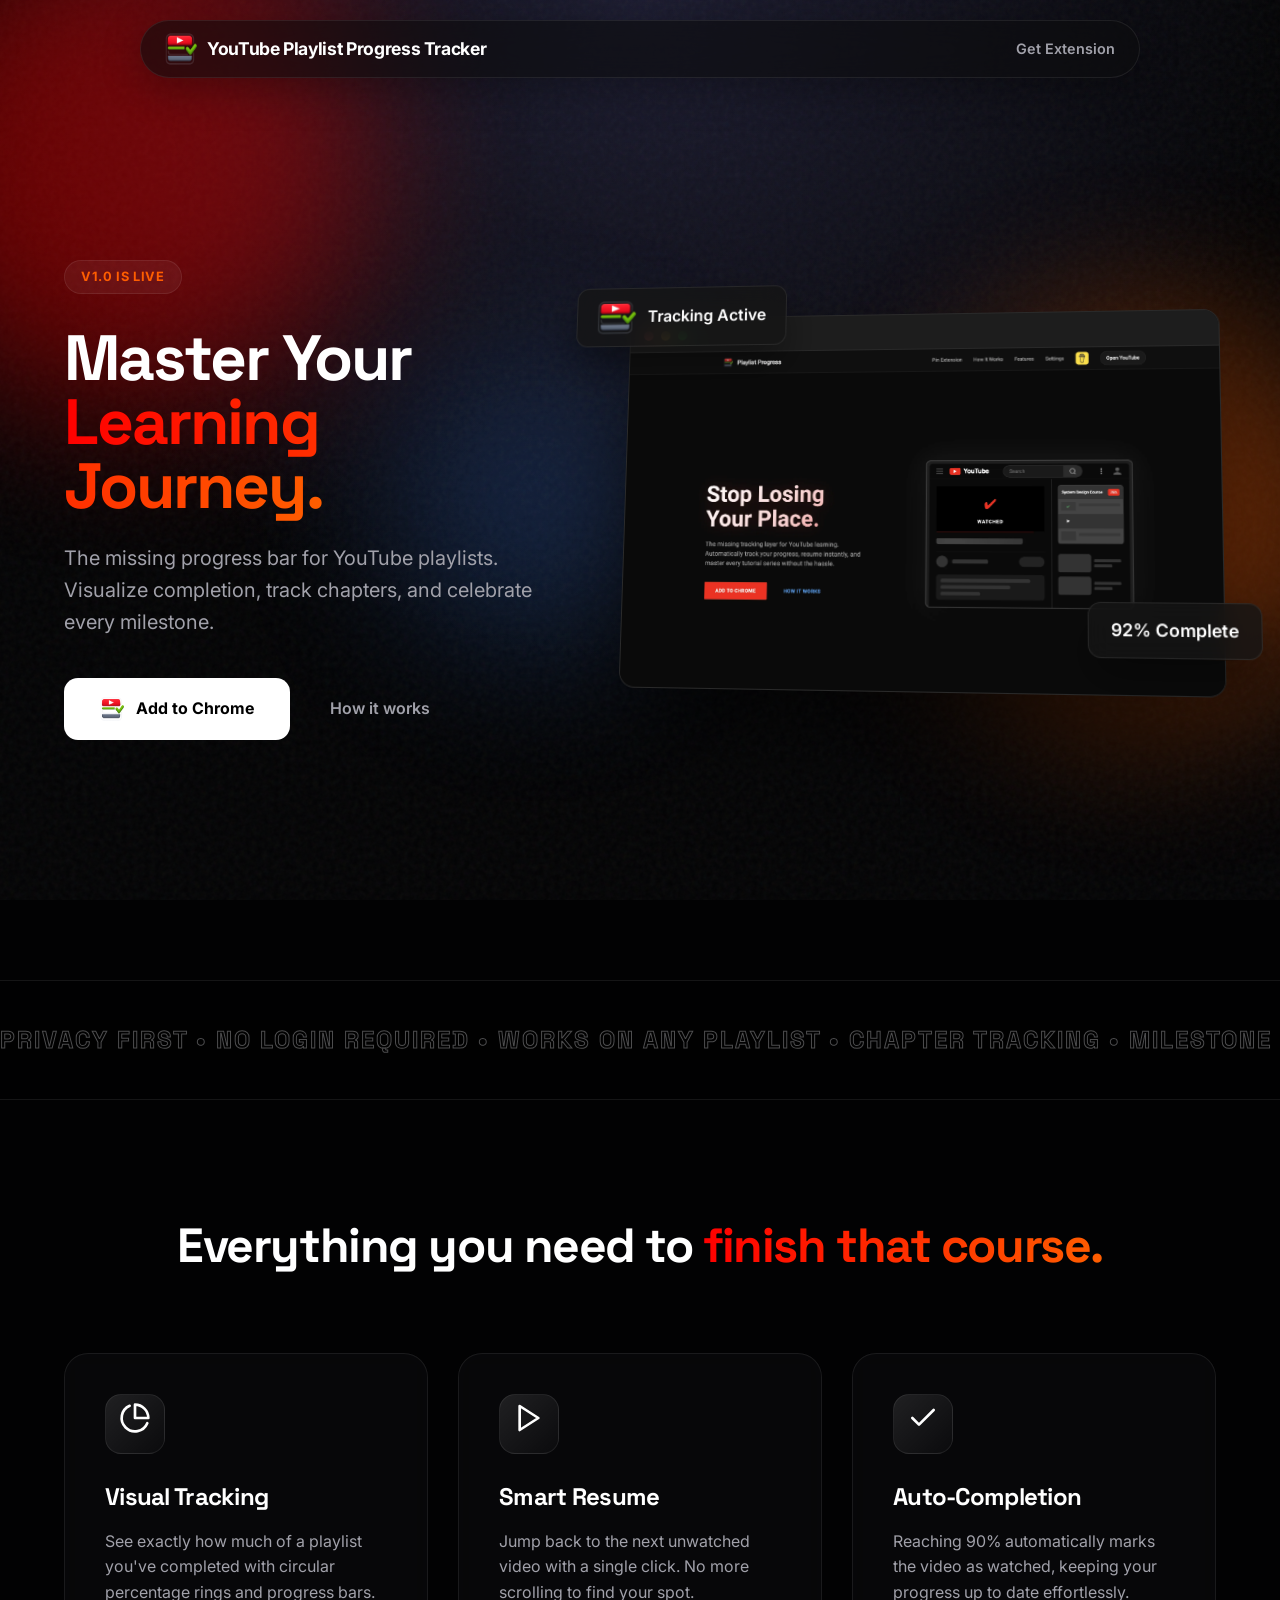
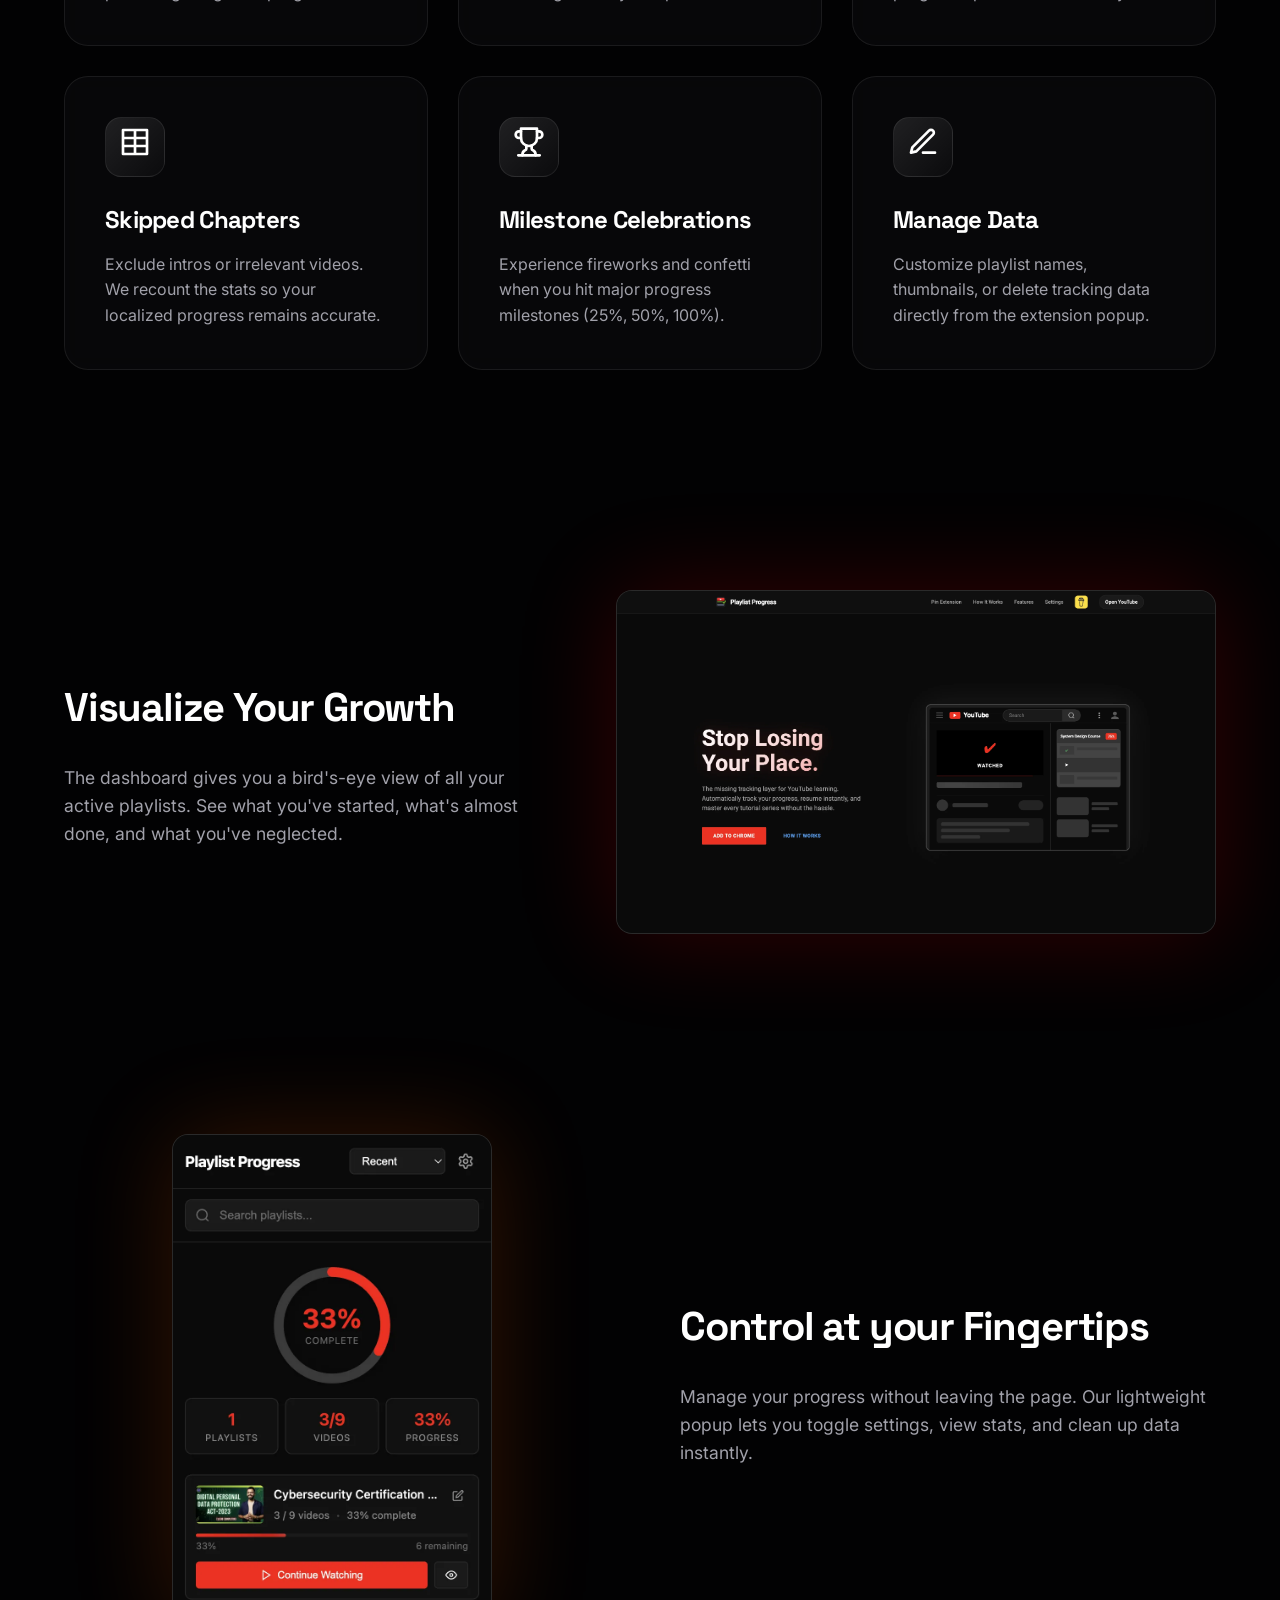
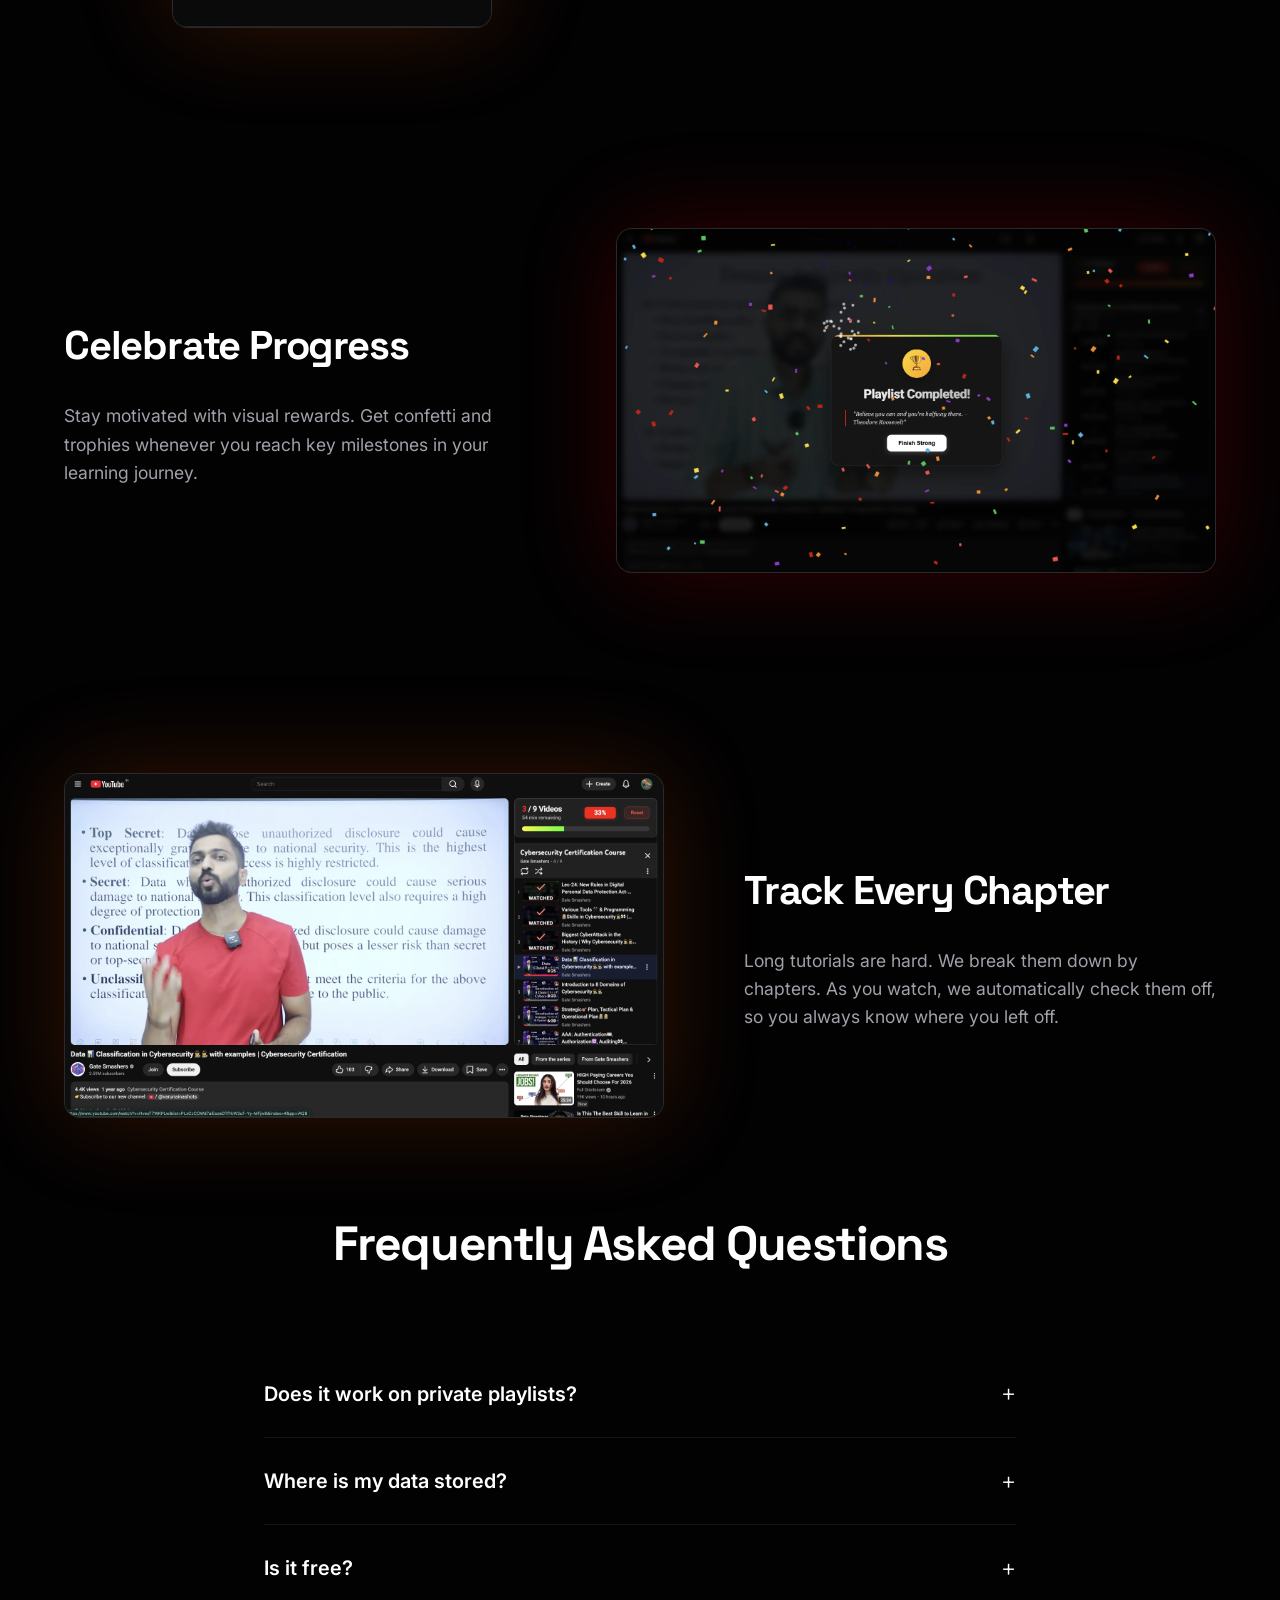
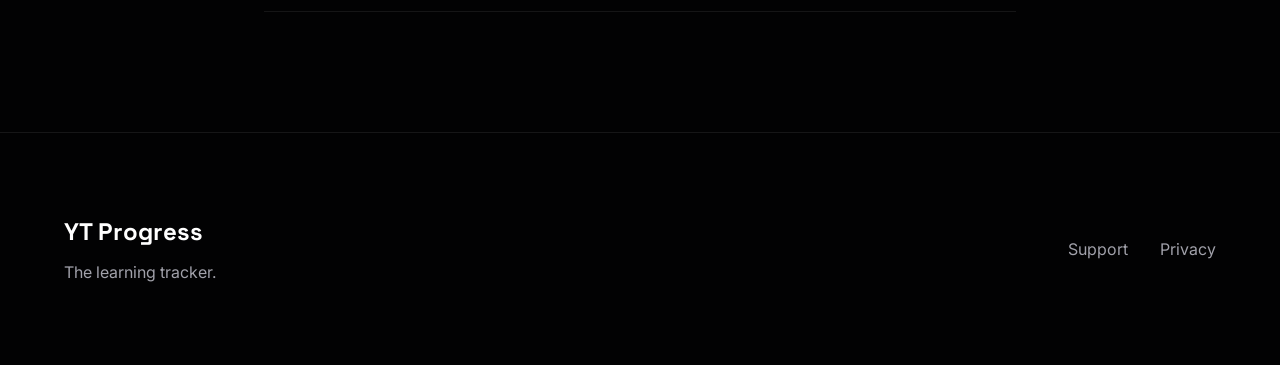
==== index.html @ 7244c9dd "Initial website commit" ====
<!DOCTYPE html>
<html lang="en">

<head>
    <meta charset="UTF-8">
    <meta name="viewport" content="width=device-width, initial-scale=1.0">
    <title>YouTube Playlist Progress Tracker</title>
    <meta name="description"
        content="Automatically track video playlist progress, mark skipped chapters, and celebrate milestones on any YouTube playlist.">

    <!-- Design System -->
    <link rel="preconnect" href="https://fonts.googleapis.com">
    <link rel="preconnect" href="https://fonts.gstatic.com" crossorigin>
    <link
        href="https://fonts.googleapis.com/css2?family=Inter:wght@400;500;600&family=Space+Grotesk:wght@700;800&display=swap"
        rel="stylesheet">
    <link rel="stylesheet" href="css/style.css">
    <link rel="icon" type="image/webp" href="assets/icons/logo.webp">

    <!-- Open Graph -->
    <meta property="og:title" content="YouTube Playlist Progress Tracker">
    <meta property="og:description"
        content="The ultimate dashboard for your YouTube learning. Manage courses, track milestones, and visualize your growth.">
    <meta property="og:image" content="assets/screenshots/welcome.webp">
    <meta property="og:url" content="https://rishabhrai280.github.io/youtube-progress-extension/">
</head>

<body>

    <div class="blob-container">
        <div class="blob blob-1"></div>
        <div class="blob blob-2"></div>
        <div class="blob blob-3"></div>
    </div>

    <!-- Navigation -->
    <nav class="glass-nav">
        <div class="nav-content">
            <div class="logo">
                <img src="assets/icons/logo.webp" alt="Logo" width="32" height="32">
                <span>YouTube Playlist Progress Tracker</span>
            </div>
            <a href="https://chromewebstore.google.com/detail/youtube-playlist-progres/hchbgmpjleidbkbffpoocgpcalpifcnl"
                target="_blank" class="nav-btn">Get Extension</a>
        </div>
    </nav>

    <div class="container hero">
        <div class="hero-content">
            <div class="version-badge">v1.0 is live</div>

            <h1 class="hero-title">
                Master Your <br>
                <span class="text-gradient">Learning Journey.</span>
            </h1>

            <p class="hero-subtitle">
                The missing progress bar for YouTube playlists. Visualize completion, track chapters, and celebrate
                every milestone.
            </p>

            <div class="hero-actions">
                <a href="https://chromewebstore.google.com/detail/youtube-playlist-progres/hchbgmpjleidbkbffpoocgpcalpifcnl"
                    target="_blank" class="btn-primary">
                    <img src="assets/icons/logo.webp" width="24" height="24" alt="Icon">
                    Add to Chrome
                </a>
                <a href="#how-it-works" class="btn-secondary">How it works</a>
            </div>
        </div>

        <div class="hero-visual-wrapper">
            <div class="hero-visual" data-tilt>
                <div class="browser-mockup">
                    <div class="browser-header">
                        <div class="dots">
                            <div class="dot red"></div>
                            <div class="dot yellow"></div>
                            <div class="dot green"></div>
                        </div>
                    </div>
                    <img src="assets/screenshots/welcome.webp" alt="Dashboard Screenshot"
                        style="width: 100%; display: block;">
                </div>

                <!-- Floating Widgets (Parallax) -->
                <div class="floating-widget widget-1" data-speed="2">
                    <img src="assets/icons/logo.webp" width="40" alt="Icon">
                    <span>Tracking Active</span>
                </div>

                <div class="floating-widget widget-2" data-speed="3">
                    <span>92% Complete</span>
                </div>
            </div>
        </div>
    </div>

    <!-- Infinite Marquee -->
    <div class="marquee-container">
        <div class="marquee-content">
            <span>Privacy First</span> • <span>No Login Required</span> • <span>Works on Any Playlist</span> •
            <span>Chapter Tracking</span> • <span>Milestone Celebrations</span> • <span>Export Data</span> •
            <span>Privacy First</span> • <span>No Login Required</span> • <span>Works on Any Playlist</span> •
            <span>Chapter Tracking</span> • <span>Milestone Celebrations</span> • <span>Export Data</span>
        </div>
    </div>

    <!-- Features -->
    <div class="container features" id="how-it-works">
        <h2 class="section-title">Everything you need to <span class="text-gradient">finish that course.</span></h2>

        <div class="grid" style="grid-template-columns: repeat(auto-fit, minmax(300px, 1fr));">
            <!-- Feature 1 -->
            <div class="card scroll-reveal">
                <div class="card-icon-wrapper">
                    <div class="card-icon">
                        <svg xmlns="http://www.w3.org/2000/svg" width="32" height="32" viewBox="0 0 24 24" fill="none"
                            stroke="currentColor" stroke-width="2" stroke-linecap="round" stroke-linejoin="round">
                            <path d="M21.21 15.89A10 10 0 1 1 8 2.83"></path>
                            <path d="M22 12A10 10 0 0 0 12 2v10z"></path>
                        </svg>
                    </div>
                </div>
                <h3>Visual Tracking</h3>
                <p>See exactly how much of a playlist you've completed with circular percentage rings and progress bars.
                </p>
            </div>

            <!-- Feature 2 -->
            <div class="card scroll-reveal" style="transition-delay: 0.1s;">
                <div class="card-icon-wrapper">
                    <div class="card-icon">
                        <svg xmlns="http://www.w3.org/2000/svg" width="32" height="32" viewBox="0 0 24 24" fill="none"
                            stroke="currentColor" stroke-width="2" stroke-linecap="round" stroke-linejoin="round">
                            <polygon points="5 3 19 12 5 21 5 3"></polygon>
                        </svg>
                    </div>
                </div>
                <h3>Smart Resume</h3>
                <p>Jump back to the next unwatched video with a single click. No more scrolling to find your spot.</p>
            </div>

            <!-- Feature 3 -->
            <div class="card scroll-reveal" style="transition-delay: 0.2s;">
                <div class="card-icon-wrapper">
                    <div class="card-icon">
                        <svg xmlns="http://www.w3.org/2000/svg" width="32" height="32" viewBox="0 0 24 24" fill="none"
                            stroke="currentColor" stroke-width="2" stroke-linecap="round" stroke-linejoin="round">
                            <polyline points="20 6 9 17 4 12"></polyline>
                        </svg>
                    </div>
                </div>
                <h3>Auto-Completion</h3>
                <p>Reaching 90% automatically marks the video as watched, keeping your progress up to date effortlessly.
                </p>
            </div>

            <!-- Feature 4 -->
            <div class="card scroll-reveal" style="transition-delay: 0.3s;">
                <div class="card-icon-wrapper">
                    <div class="card-icon">
                        <svg xmlns="http://www.w3.org/2000/svg" width="32" height="32" viewBox="0 0 24 24" fill="none"
                            stroke="currentColor" stroke-width="2" stroke-linecap="round" stroke-linejoin="round">
                            <path d="M3 3h18v18H3zM21 9H3M21 15H3M12 3v18" />
                        </svg>
                    </div>
                </div>
                <h3>Skipped Chapters</h3>
                <p>Exclude intros or irrelevant videos. We recount the stats so your localized progress remains
                    accurate.</p>
            </div>

            <!-- Feature 5 -->
            <div class="card scroll-reveal" style="transition-delay: 0.4s;">
                <div class="card-icon-wrapper">
                    <div class="card-icon">
                        <svg xmlns="http://www.w3.org/2000/svg" width="32" height="32" viewBox="0 0 24 24" fill="none"
                            stroke="currentColor" stroke-width="2" stroke-linecap="round" stroke-linejoin="round">
                            <path d="M6 9H4.5a2.5 2.5 0 0 1 0-5H6"></path>
                            <path d="M18 9h1.5a2.5 2.5 0 0 0 0-5H18"></path>
                            <path d="M4 22h16"></path>
                            <path d="M10 14.66V17c0 .55-.47.98-.97 1.21C7.85 18.75 7 20.24 7 22"></path>
                            <path d="M14 14.66V17c0 .55.47.98.97 1.21C16.15 18.75 17 20.24 17 22"></path>
                            <path d="M18 2H6v7a6 6 0 0 0 12 0V2z"></path>
                        </svg>
                    </div>
                </div>
                <h3>Milestone Celebrations</h3>
                <p>Experience fireworks and confetti when you hit major progress milestones (25%, 50%, 100%).</p>
            </div>

            <!-- Feature 6 -->
            <div class="card scroll-reveal" style="transition-delay: 0.5s;">
                <div class="card-icon-wrapper">
                    <div class="card-icon">
                        <svg xmlns="http://www.w3.org/2000/svg" width="32" height="32" viewBox="0 0 24 24" fill="none"
                            stroke="currentColor" stroke-width="2" stroke-linecap="round" stroke-linejoin="round">
                            <path d="M12 20h9"></path>
                            <path d="M16.5 3.5a2.121 2.121 0 0 1 3 3L7 19l-4 1 1-4L16.5 3.5z"></path>
                        </svg>
                    </div>
                </div>
                <h3>Manage Data</h3>
                <p>Customize playlist names, thumbnails, or delete tracking data directly from the extension popup.</p>
            </div>
        </div>
    </div>

    <!-- Alternating Sections -->
    <div class="section-alt">
        <div class="container split-layout">
            <div class="split-text scroll-reveal-left">
                <h2>Visualize Your Growth</h2>
                <p>The dashboard gives you a bird's-eye view of all your active playlists. See what you've started,
                    what's almost done, and what you've neglected.</p>
            </div>
            <div class="split-image scroll-reveal-right">
                <div class="browser-mockup glow-red">
                    <img src="assets/screenshots/welcome.webp" alt="Dashboard" style="width: 100%; display: block;">
                </div>
            </div>
        </div>
    </div>

    <div class="section-alt">
        <div class="container split-layout reverse">
            <div class="split-text scroll-reveal-right">
                <h2>Control at your Fingertips</h2>
                <p>Manage your progress without leaving the page. Our lightweight popup lets you toggle settings, view
                    stats, and clean up data instantly.</p>
            </div>
            <div class="split-image scroll-reveal-left">
                <div class="mobile-mockup glow-orange">
                    <img src="assets/screenshots/popup.webp" alt="Extension Popup interface"
                        style="width: 100%; display: block;">
                </div>
            </div>
        </div>
    </div>

    <div class="section-alt">
        <div class="container split-layout">
            <div class="split-text scroll-reveal-left">
                <h2>Celebrate Progress</h2>
                <p>Stay motivated with visual rewards. Get confetti and trophies whenever you reach key milestones in
                    your learning journey.</p>
            </div>
            <div class="split-image scroll-reveal-right">
                <div class="browser-mockup glow-red">
                    <img src="assets/screenshots/completion.webp" alt="Milestone Celebration"
                        style="width: 100%; display: block;">
                </div>
            </div>
        </div>
    </div>

    <div class="section-alt">
        <div class="container split-layout reverse">
            <div class="split-text scroll-reveal-right">
                <h2>Track Every Chapter</h2>
                <p>Long tutorials are hard. We break them down by chapters. As you watch, we automatically check them
                    off, so you always know where you left off.</p>
            </div>
            <div class="split-image scroll-reveal-left">
                <div class="browser-mockup glow-orange">
                    <img src="assets/screenshots/inject.webp" alt="Injection" style="width: 100%; display: block;">
                </div>
            </div>
        </div>
    </div>

    <!-- FAQ -->
    <div class="container faq-section">
        <h2 class="section-title">Frequently Asked Questions</h2>
        <div class="faq-container">
            <div class="faq-item">
                <div class="faq-question">Does it work on private playlists? <span class="toggle">+</span></div>
                <div class="faq-answer">Yes! Since the extension runs locally on your browser, it can read any playlist
                    you have access to, including private and unlisted ones.</div>
            </div>
            <div class="faq-item">
                <div class="faq-question">Where is my data stored? <span class="toggle">+</span></div>
                <div class="faq-answer">100% on your device. We use Chrome's local storage sync. We do not have any
                    database of your viewing history.</div>
            </div>
            <div class="faq-item">
                <div class="faq-question">Is it free? <span class="toggle">+</span></div>
                <div class="faq-answer">Yes, the core features are completely free.</div>
            </div>
        </div>
    </div>

    <!-- Footer -->
    <footer>
        <div class="container footer-content">
            <div class="footer-brand">
                <span>YT Progress</span>
                <p>The learning tracker.</p>
            </div>
            <div class="footer-links">
                <a href="support.html">Support</a>
                <a href="privacy.html">Privacy</a>
            </div>
        </div>
    </footer>

    <script src="js/main.js"></script>
</body>

</html>
---- css/style.css ----
:root {
    /* Color Palette */
    --bg-page: #020203;
    --bg-tile-dark: #0c0c0e;
    --text-main: #ffffff;
    --text-sub: #a1a1aa;
    --accent-red: #ff0000;
    --accent-orange: #ff5e00;
    --border-light: rgba(255, 255, 255, 0.08);
    --border-glow: rgba(255, 255, 255, 0.15);
    --noise: url('data:image/svg+xml;utf8,<svg viewBox="0 0 200 200" xmlns="http://www.w3.org/2000/svg"><filter id="n"><feTurbulence type="fractalNoise" baseFrequency="0.8" numOctaves="4" stitchTiles="stitch"/></filter><rect width="100%" height="100%" filter="url(%23n)" opacity="0.05"/></svg>');
}

* {
    box-sizing: border-box;
    margin: 0;
    padding: 0;
}

body {
    background-color: var(--bg-page);
    background-image: var(--noise), radial-gradient(circle at 50% 0%, #1a1a2e 0%, #020203 60%);
    background-attachment: fixed;
    font-family: 'Inter', sans-serif;
    color: var(--text-main);
    overflow-x: hidden;
    line-height: 1.6;
    -webkit-font-smoothing: antialiased;
}

h1,
h2,
h3 {
    font-family: 'Space Grotesk', sans-serif;
    font-weight: 800;
    letter-spacing: -0.03em;
}

/* Background Blobs */
.blob-container {
    position: fixed;
    inset: 0;
    z-index: -1;
    overflow: hidden;
    pointer-events: none;
}

.blob {
    position: absolute;
    filter: blur(80px);
    opacity: 0.4;
    border-radius: 50%;
    animation: float 20s infinite ease-in-out;
}

.blob-1 {
    width: 500px;
    height: 500px;
    background: #ff0000;
    top: -10%;
    left: -10%;
    animation-delay: 0s;
}

.blob-2 {
    width: 400px;
    height: 400px;
    background: #ff5e00;
    bottom: 20%;
    right: -5%;
    animation-delay: -5s;
}

.blob-3 {
    width: 300px;
    height: 300px;
    background: #3b82f6;
    top: 40%;
    left: 30%;
    opacity: 0.2;
    animation-delay: -10s;
}

@keyframes float {

    0%,
    100% {
        transform: translate(0, 0) scale(1);
    }

    33% {
        transform: translate(30px, -50px) scale(1.1);
    }

    66% {
        transform: translate(-20px, 20px) scale(0.9);
    }
}

/* Navigation */
.glass-nav {
    position: fixed;
    top: 20px;
    left: 50%;
    transform: translateX(-50%);
    width: 90%;
    max-width: 1000px;
    padding: 12px 24px;
    background: rgba(12, 12, 14, 0.6);
    backdrop-filter: blur(24px);
    border: 1px solid var(--border-light);
    border-radius: 100px;
    z-index: 1000;
    box-shadow: 0 10px 40px rgba(0, 0, 0, 0.3);
}

.nav-content {
    display: flex;
    justify-content: space-between;
    align-items: center;
}

.logo {
    display: flex;
    align-items: center;
    gap: 10px;
    font-weight: 700;
    font-size: 1.1rem;
    letter-spacing: -0.02em;
}

.nav-btn {
    font-size: 0.9rem;
    font-weight: 600;
    color: var(--text-sub);
    text-decoration: none;
    transition: color 0.2s;
}

.nav-btn:hover {
    color: white;
}

.container {
    max-width: 1200px;
    margin: 0 auto;
    padding: 0 24px;
}

/* Hero */
.hero {
    min-height: 100vh;
    display: flex;
    align-items: center;
    justify-content: space-between;
    padding-top: 100px;
    gap: 60px;
}

.hero-content {
    flex: 1;
    max-width: 550px;
    z-index: 10;
}

.version-badge {
    display: inline-block;
    padding: 6px 16px;
    border-radius: 100px;
    background: rgba(255, 255, 255, 0.05);
    border: 1px solid var(--border-light);
    color: var(--accent-orange);
    font-size: 0.8rem;
    font-weight: 700;
    text-transform: uppercase;
    letter-spacing: 0.05em;
    margin-bottom: 32px;
}

.hero-title {
    font-size: clamp(3.5rem, 5vw, 5rem);
    line-height: 1;
    margin-bottom: 24px;
}

.text-gradient {
    background: linear-gradient(to right, var(--accent-red), var(--accent-orange));
    -webkit-background-clip: text;
    -webkit-text-fill-color: transparent;
}

.hero-subtitle {
    font-size: 1.25rem;
    color: var(--text-sub);
    margin-bottom: 40px;
}

.hero-actions {
    display: flex;
    gap: 16px;
    align-items: center;
}

.btn-primary {
    display: inline-flex;
    align-items: center;
    justify-content: center;
    gap: 12px;
    background: #fff;
    color: #000;
    font-weight: 700;
    padding: 18px 36px;
    border-radius: 14px;
    text-decoration: none;
    transition: all 0.3s cubic-bezier(0.2, 0.8, 0.2, 1);
}

.btn-primary:hover {
    transform: translateY(-4px);
    box-shadow: 0 20px 40px rgba(255, 255, 255, 0.2);
}

.btn-secondary {
    color: var(--text-sub);
    font-weight: 600;
    text-decoration: none;
    padding: 12px 24px;
    transition: color 0.2s;
}

.btn-secondary:hover {
    color: white;
}

/* Hero Visual */
.hero-visual-wrapper {
    flex: 1.2;
    display: flex;
    justify-content: center;
    perspective: 1000px;
}

.hero-visual {
    position: relative;
    transform-style: preserve-3d;
    transform: rotateY(-5deg) rotateX(5deg);
    transition: transform 0.1s ease-out;
}

.browser-mockup {
    background: #121212;
    border-radius: 16px;
    border: 1px solid rgba(255, 255, 255, 0.1);
    box-shadow: 0 50px 100px -20px rgba(0, 0, 0, 0.6);
    overflow: hidden;
    width: 600px;
    /* Fixed width for consistency */
}

.mobile-mockup {
    background: #121212;
    border-radius: 16px;
    border: 1px solid rgba(255, 255, 255, 0.1);
    box-shadow: 0 50px 100px -20px rgba(0, 0, 0, 0.6);
    overflow: hidden;
    width: 320px;
    margin: 0 auto;
    /* Centered styling for mobile-like frames */
}

.browser-header {
    height: 36px;
    background: rgba(30, 30, 30, 0.95);
    display: flex;
    align-items: center;
    padding: 0 14px;
    border-bottom: 1px solid rgba(255, 255, 255, 0.05);
}

.dots {
    display: flex;
    gap: 8px;
}

.dot {
    width: 10px;
    height: 10px;
    border-radius: 50%;
    background: #333;
}

.dot.red {
    background: #ff5f56;
}

.dot.yellow {
    background: #ffbd2e;
}

.dot.green {
    background: #27c93f;
}

/* Floating Widgets */
.floating-widget {
    position: absolute;
    background: rgba(20, 20, 20, 0.8);
    backdrop-filter: blur(12px);
    border: 1px solid var(--border-light);
    padding: 12px 20px;
    border-radius: 12px;
    color: white;
    font-weight: 600;
    display: flex;
    align-items: center;
    gap: 12px;
    box-shadow: 0 20px 40px rgba(0, 0, 0, 0.4);
    transform: translateZ(40px);
}

.widget-1 {
    top: -20px;
    left: -40px;
}

.widget-2 {
    bottom: 40px;
    right: -20px;
    transform: translateZ(60px);
}

/* Infinite Marquee */
.marquee-container {
    width: 100%;
    padding: 40px 0;
    overflow: hidden;
    background: linear-gradient(to bottom, transparent, rgba(0, 0, 0, 0.5), transparent);
    border-top: 1px solid var(--border-light);
    border-bottom: 1px solid var(--border-light);
    margin: 80px 0;
    white-space: nowrap;
}

.marquee-content {
    display: inline-block;
    animation: scroll 30s linear infinite;
    font-family: 'Space Grotesk';
    font-size: 1.5rem;
    font-weight: 700;
    color: transparent;
    -webkit-text-stroke: 1px rgba(255, 255, 255, 0.3);
    text-transform: uppercase;
    letter-spacing: 2px;
}

@keyframes scroll {
    0% {
        transform: translateX(0);
    }

    100% {
        transform: translateX(-50%);
    }
}

/* Features Grid */
.features {
    padding: 40px 24px 120px;
}

.section-title {
    font-size: 3rem;
    text-align: center;
    margin-bottom: 80px;
    line-height: 1.1;
}

.grid {
    display: grid;
    grid-template-columns: repeat(auto-fit, minmax(280px, 1fr));
    gap: 30px;
}

.card {
    background: rgba(12, 12, 14, 0.6);
    backdrop-filter: blur(12px);
    border: 1px solid var(--border-light);
    border-radius: 24px;
    padding: 40px;
    transition: all 0.3s ease;
    opacity: 0;
    /* JS Reveal */
    transform: translateY(30px);
}

.card:hover {
    border-color: var(--border-glow);
    transform: translateY(-5px);
    background: rgba(255, 255, 255, 0.03);
}

.card-icon-wrapper {
    width: 60px;
    height: 60px;
    background: linear-gradient(135deg, rgba(255, 255, 255, 0.1), rgba(255, 255, 255, 0.02));
    border-radius: 16px;
    display: flex;
    align-items: center;
    justify-content: center;
    margin-bottom: 24px;
    border: 1px solid var(--border-light);
    font-size: 24px;
}

.card h3 {
    font-size: 1.5rem;
    margin-bottom: 12px;
}

.card p {
    color: var(--text-sub);
}

/* Split Sections */
.section-alt {
    padding: 100px 0;
}

.split-layout {
    display: flex;
    align-items: center;
    gap: 80px;
}

.split-layout.reverse {
    flex-direction: row-reverse;
}

.split-text {
    flex: 1;
    opacity: 0;
    transform: translateY(30px);
    transition: all 0.8s ease;
}

.split-image {
    flex: 1;
    opacity: 0;
    transform: scale(0.95);
    transition: all 0.8s ease;
}

.split-text h2 {
    font-size: 2.5rem;
    margin-bottom: 24px;
}

.split-text p {
    font-size: 1.1rem;
    color: var(--text-sub);
}

.glow-red {
    box-shadow: 0 0 100px rgba(255, 0, 0, 0.2);
}

.glow-orange {
    box-shadow: 0 0 100px rgba(255, 94, 0, 0.2);
}

/* FAQ */
.faq-section {
    max-width: 800px;
    padding-bottom: 120px;
}

.faq-item {
    border-bottom: 1px solid var(--border-light);
    padding: 24px 0;
}

.faq-question {
    font-size: 1.25rem;
    font-weight: 600;
    cursor: pointer;
    display: flex;
    justify-content: space-between;
    align-items: center;
}

.faq-answer {
    color: var(--text-sub);
    max-height: 0;
    overflow: hidden;
    transition: max-height 0.3s ease, margin 0.3s ease;
}

.faq-answer.open {
    max-height: 200px;
    margin-top: 16px;
}

.toggle {
    font-size: 1.5rem;
    font-weight: 300;
    transition: transform 0.3s;
}

.toggle.rotate {
    transform: rotate(45deg);
}

/* Footer */
footer {
    border-top: 1px solid var(--border-light);
    padding: 80px 0;
    background: #020203;
}

.footer-content {
    display: flex;
    justify-content: space-between;
    align-items: center;
}

.footer-brand span {
    font-family: 'Space Grotesk';
    font-weight: 800;
    font-size: 1.5rem;
}

.footer-brand p {
    color: var(--text-sub);
    margin-top: 8px;
}

.footer-links {
    display: flex;
    gap: 32px;
}

.footer-links a {
    color: var(--text-sub);
    text-decoration: none;
    transition: color 0.2s;
}

.footer-links a:hover {
    color: white;
}

/* Responsive */
@media (max-width: 768px) {
    .hero {
        flex-direction: column;
        text-align: center;
        padding-top: 120px;
    }

    .hero-actions {
        justify-content: center;
    }

    .browser-mockup {
        width: 100%;
    }

    .split-layout {
        flex-direction: column !important;
        gap: 40px;
        text-align: center;
    }

    .hero-title {
        font-size: 3rem;
    }
}
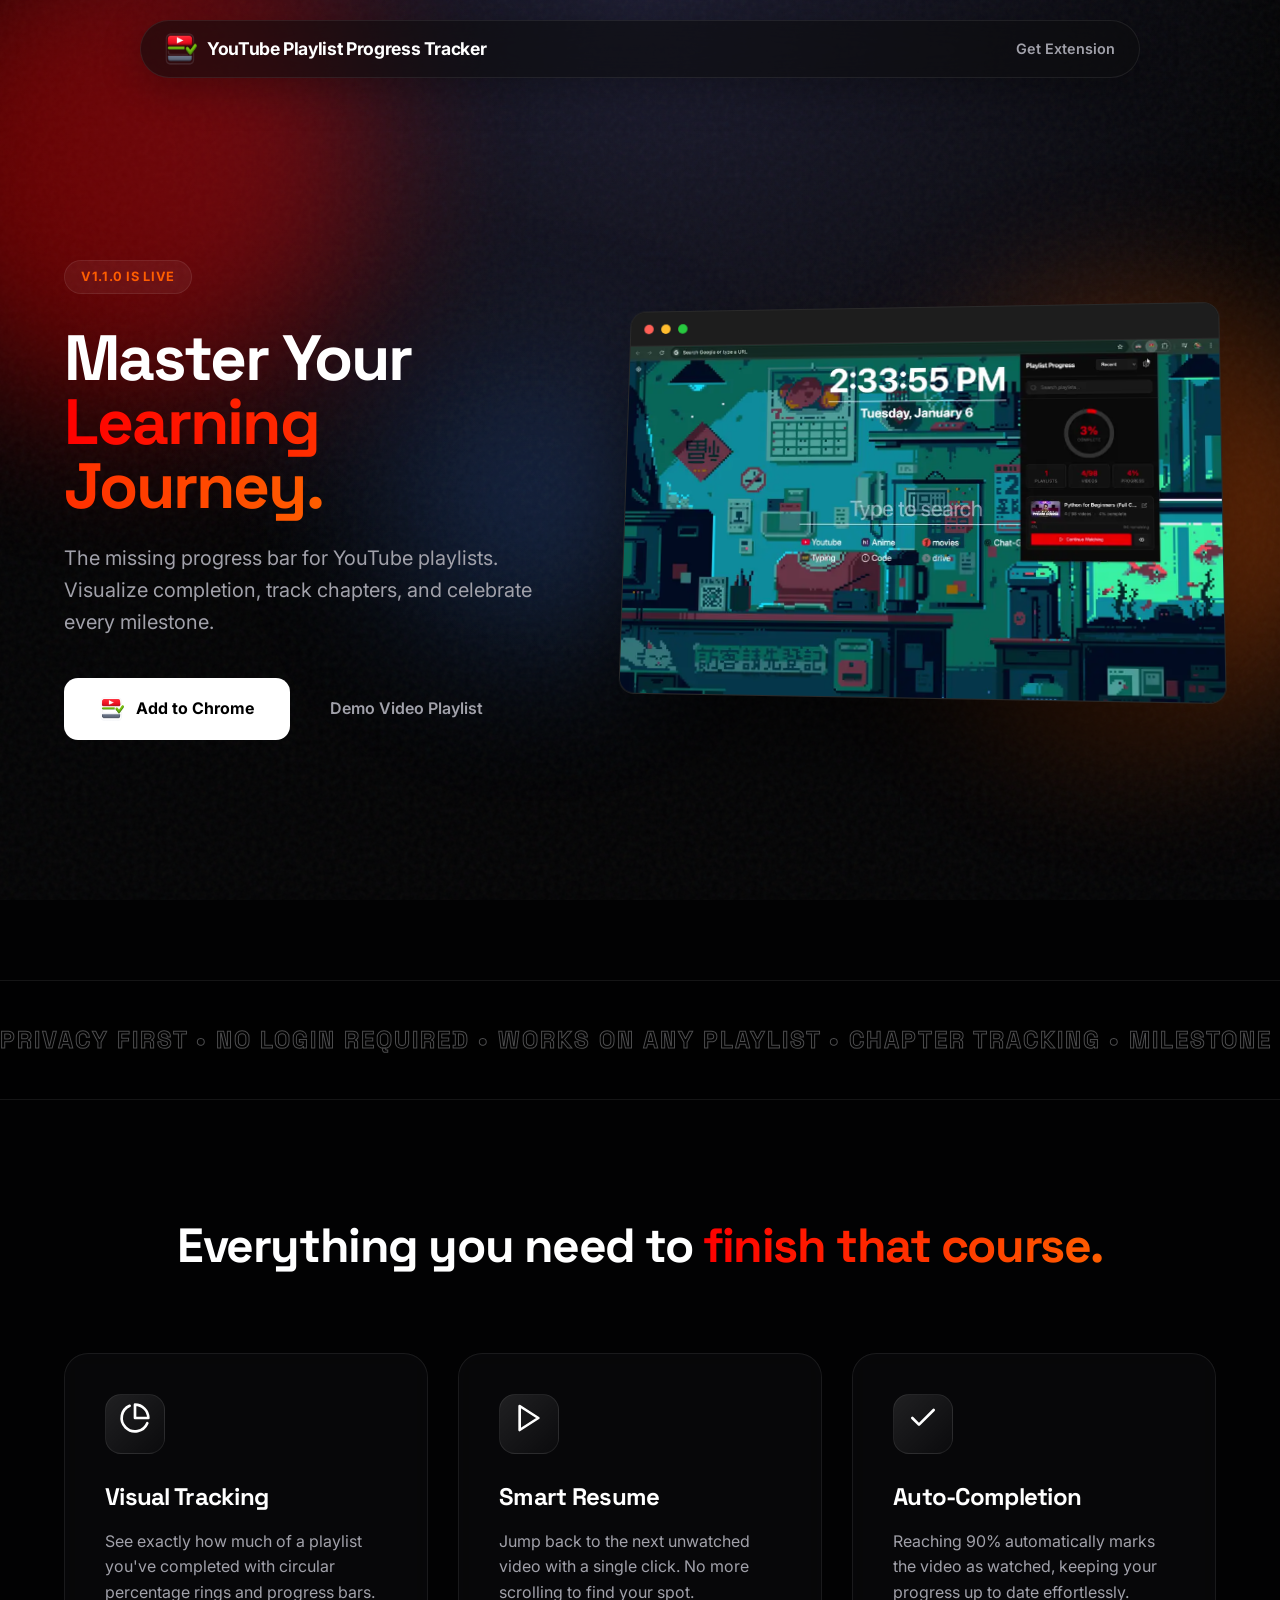
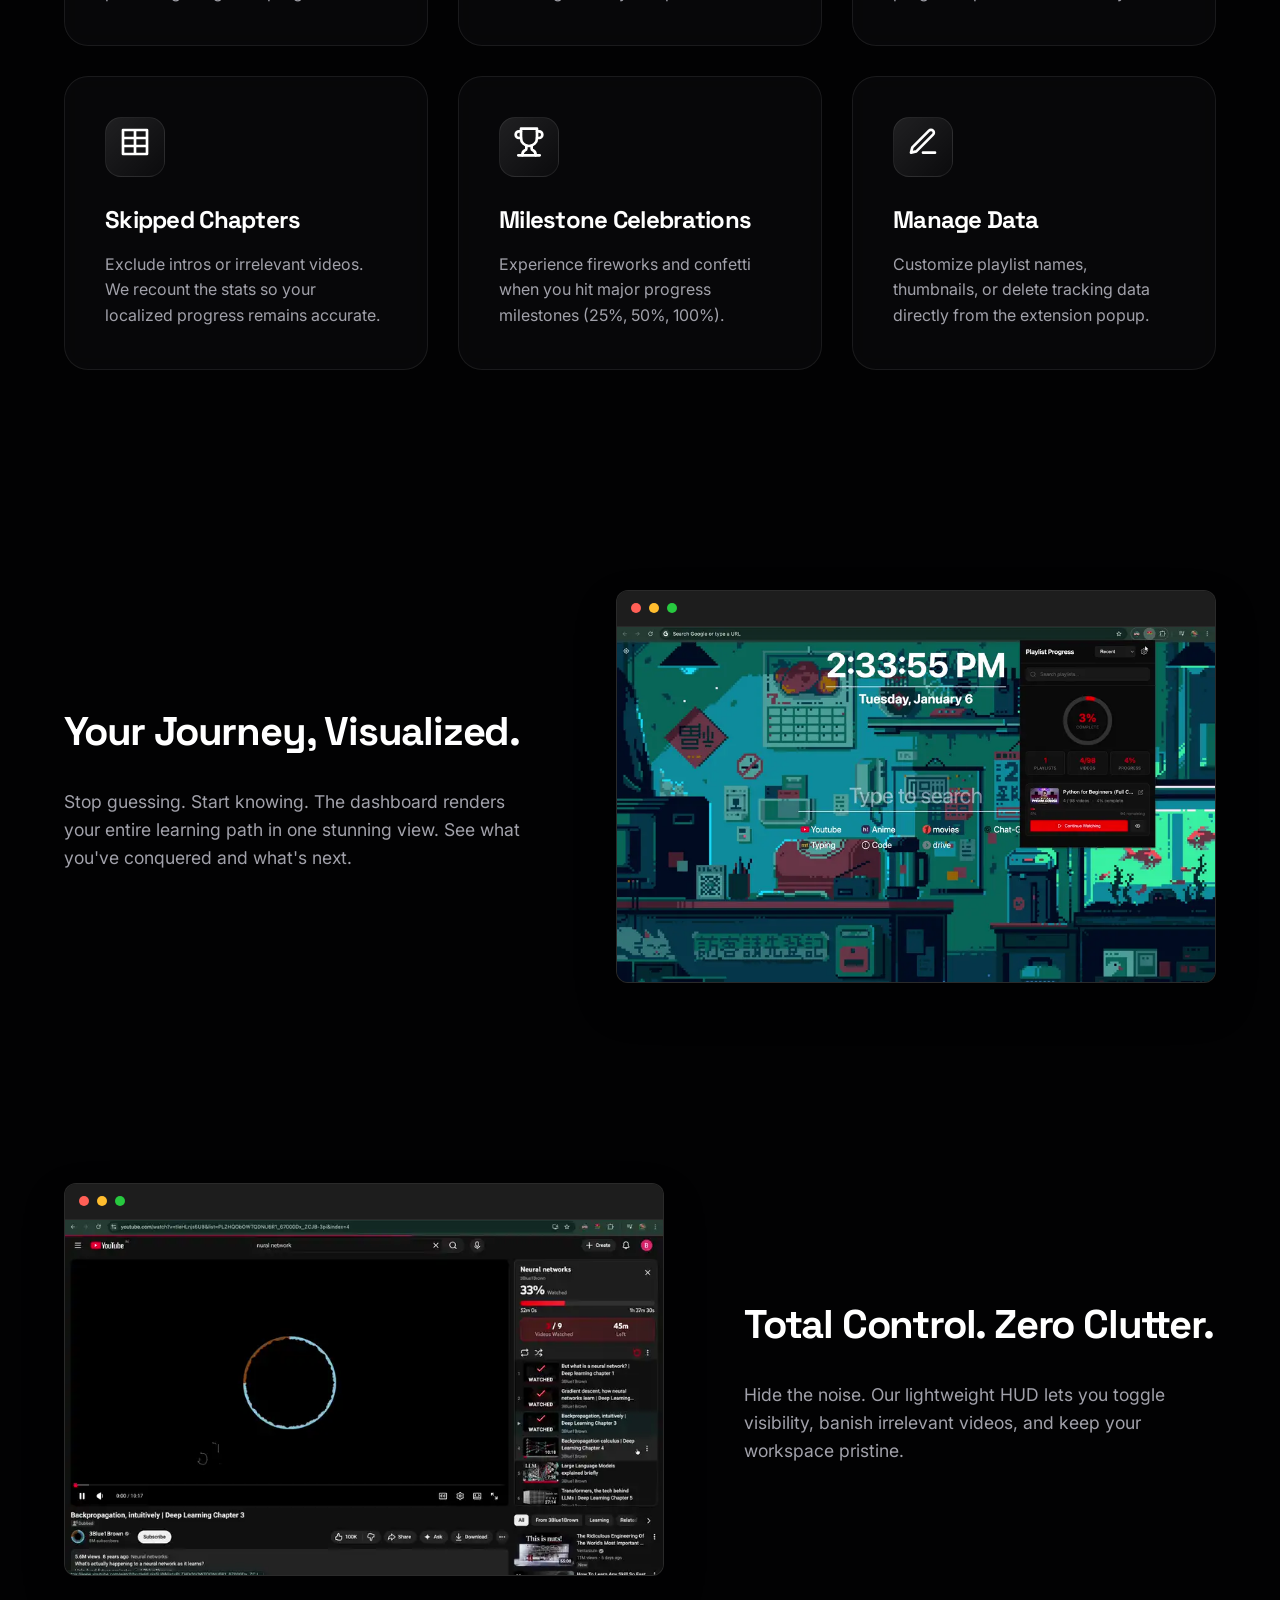
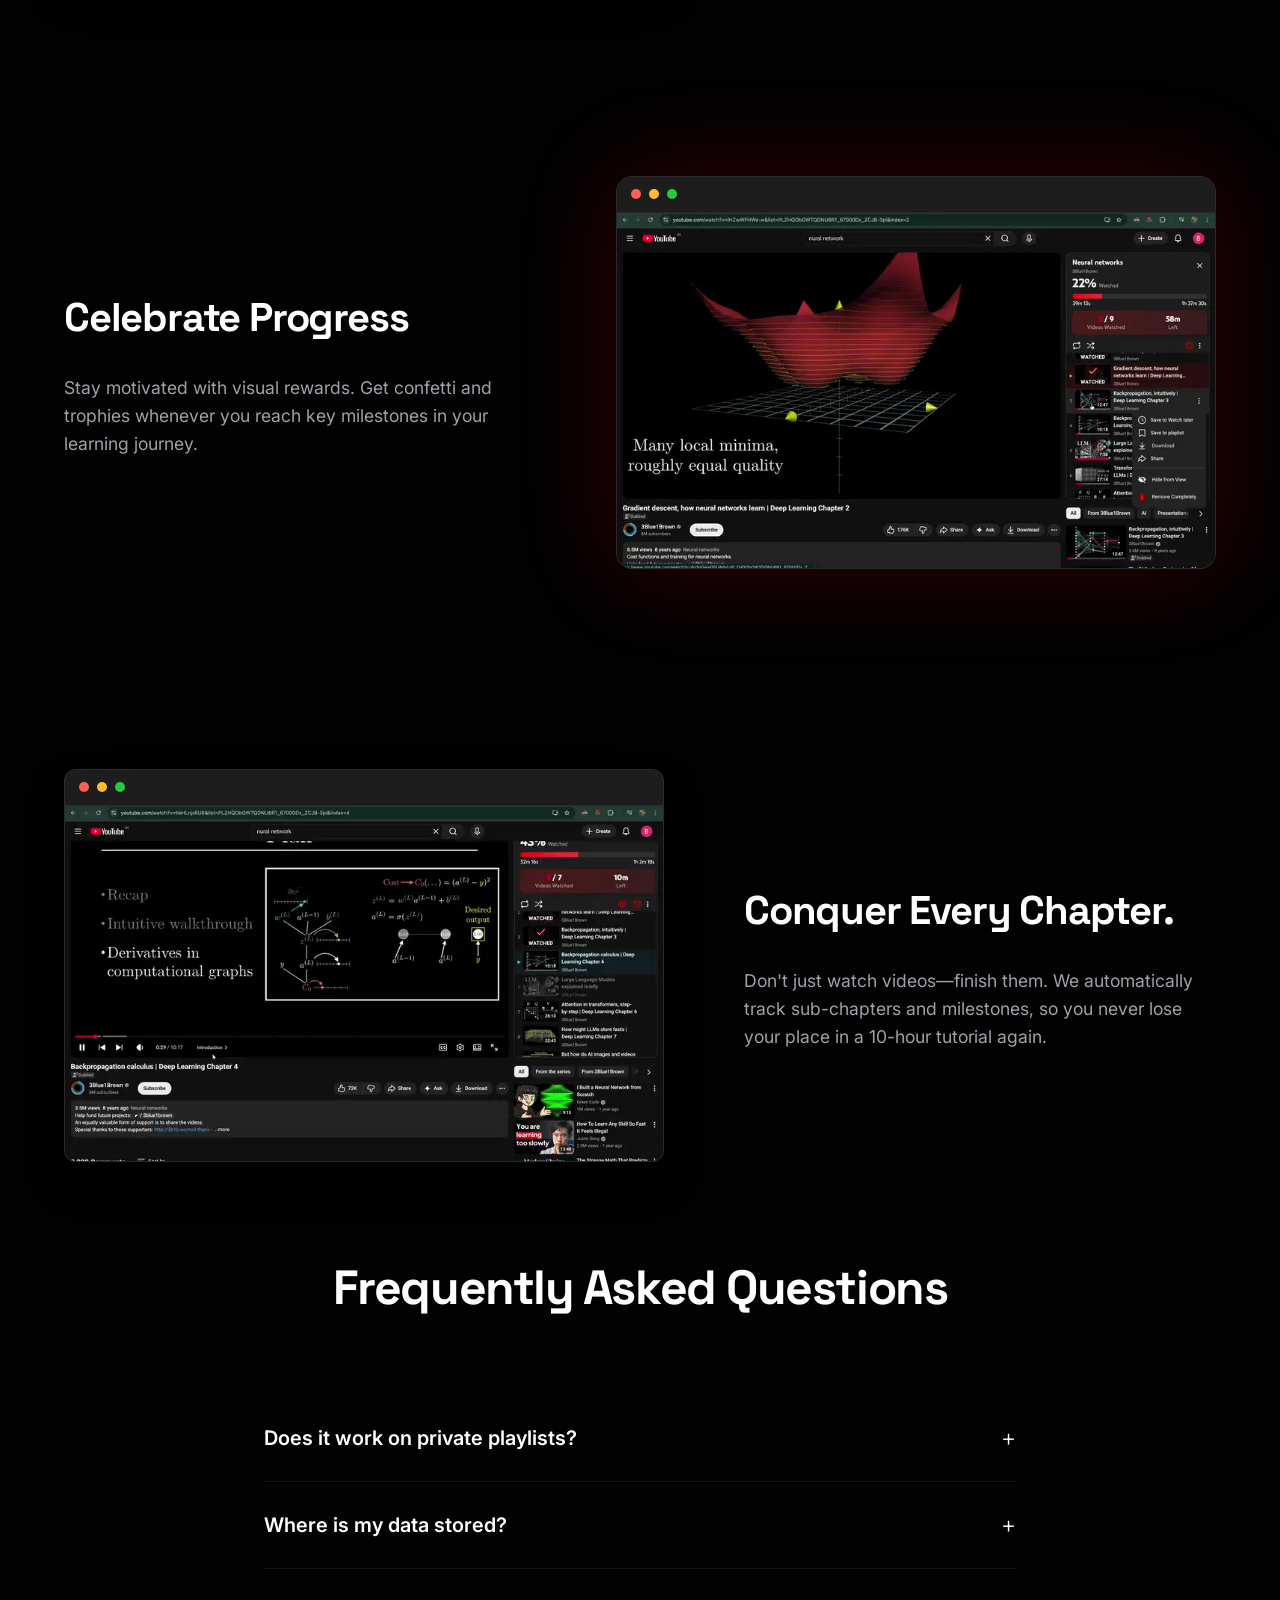
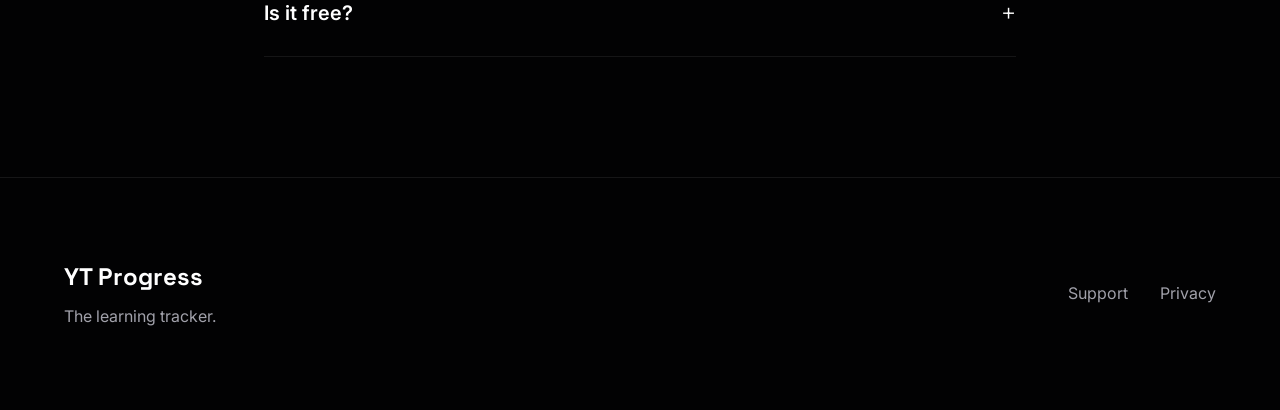
==== commit 5602a65f: "Update: Bump version to v1.1.0 and sync latest assets" ====
--- a/index.html
+++ b/index.html
@@ -15,6 +15,8 @@
         href="https://fonts.googleapis.com/css2?family=Inter:wght@400;500;600&family=Space+Grotesk:wght@700;800&display=swap"
         rel="stylesheet">
     <link rel="stylesheet" href="css/style.css">
+    <link rel="stylesheet" href="css/browser_mockup.css">
+    <link rel="stylesheet" href="css/lightbox.css">
     <link rel="icon" type="image/webp" href="assets/icons/logo.webp">
 
     <!-- Open Graph -->
@@ -23,6 +25,7 @@
         content="The ultimate dashboard for your YouTube learning. Manage courses, track milestones, and visualize your growth.">
     <meta property="og:image" content="assets/screenshots/welcome.webp">
     <meta property="og:url" content="https://rishabhrai280.github.io/youtube-progress-extension/">
+    <meta name="referrer" content="strict-origin-when-cross-origin">
 </head>
 
 <body>
@@ -40,14 +43,14 @@
                 <img src="assets/icons/logo.webp" alt="Logo" width="32" height="32">
                 <span>YouTube Playlist Progress Tracker</span>
             </div>
-            <a href="https://chromewebstore.google.com/detail/youtube-playlist-progres/hchbgmpjleidbkbffpoocgpcalpifcnl"
-                target="_blank" class="nav-btn">Get Extension</a>
+            <a href="https://chromewebstore.google.com/detail/jcmmbbgoebjleajoaibhfjjcfgdeliki" target="_blank"
+                class="nav-btn">Get Extension</a>
         </div>
     </nav>
 
     <div class="container hero">
         <div class="hero-content">
-            <div class="version-badge">v1.0 is live</div>
+            <div class="version-badge">v1.1.0 is live</div>
 
             <h1 class="hero-title">
                 Master Your <br>
@@ -60,12 +63,13 @@
             </p>
 
             <div class="hero-actions">
-                <a href="https://chromewebstore.google.com/detail/youtube-playlist-progres/hchbgmpjleidbkbffpoocgpcalpifcnl"
-                    target="_blank" class="btn-primary">
+                <a href="https://chromewebstore.google.com/detail/jcmmbbgoebjleajoaibhfjjcfgdeliki" target="_blank"
+                    class="btn-primary">
                     <img src="assets/icons/logo.webp" width="24" height="24" alt="Icon">
                     Add to Chrome
                 </a>
-                <a href="#how-it-works" class="btn-secondary">How it works</a>
+                <a href="https://youtube.com/playlist?list=PLJXHTiB44OYunUz8R1i_S0th-OmnNZsKL&si=eY1_tpCklZD4CWl5"
+                    target="_blank" class="btn-secondary">Demo Video Playlist</a>
             </div>
         </div>
 
@@ -79,19 +83,11 @@
                             <div class="dot green"></div>
                         </div>
                     </div>
-                    <img src="assets/screenshots/welcome.webp" alt="Dashboard Screenshot"
-                        style="width: 100%; display: block;">
-                </div>
-
-                <!-- Floating Widgets (Parallax) -->
-                <div class="floating-widget widget-1" data-speed="2">
-                    <img src="assets/icons/logo.webp" width="40" alt="Icon">
-                    <span>Tracking Active</span>
-                </div>
-
-                <div class="floating-widget widget-2" data-speed="3">
-                    <span>92% Complete</span>
-                </div>
+                    <img src="assets/screenshots/hero_new.webp" alt="Dashboard Live Preview" class="zoomable"
+                        style="width: 100%; display: block; border-radius: 0 0 8px 8px;">
+                </div>
+
+                <!-- Floating Widgets Removed for Clarity -->
             </div>
         </div>
     </div>
@@ -211,13 +207,22 @@
     <div class="section-alt">
         <div class="container split-layout">
             <div class="split-text scroll-reveal-left">
-                <h2>Visualize Your Growth</h2>
-                <p>The dashboard gives you a bird's-eye view of all your active playlists. See what you've started,
-                    what's almost done, and what you've neglected.</p>
+                <h2>Your Journey, Visualized.</h2>
+                <p>Stop guessing. Start knowing. The dashboard renders your entire learning path in one stunning view.
+                    See what you've conquered and what's next.</p>
             </div>
             <div class="split-image scroll-reveal-right">
-                <div class="browser-mockup glow-red">
-                    <img src="assets/screenshots/welcome.webp" alt="Dashboard" style="width: 100%; display: block;">
+                <div class="browser-mockup"
+                    style="border-radius: 12px; overflow: hidden; box-shadow: 0 20px 40px rgba(0,0,0,0.3);">
+                    <div class="browser-header">
+                        <div class="dots">
+                            <div class="dot red"></div>
+                            <div class="dot yellow"></div>
+                            <div class="dot green"></div>
+                        </div>
+                    </div>
+                    <img src="assets/screenshots/hero_new.webp" alt="Dashboard Screenshot" class="zoomable"
+                        style="width: 100%; display: block;">
                 </div>
             </div>
         </div>
@@ -226,13 +231,21 @@
     <div class="section-alt">
         <div class="container split-layout reverse">
             <div class="split-text scroll-reveal-right">
-                <h2>Control at your Fingertips</h2>
-                <p>Manage your progress without leaving the page. Our lightweight popup lets you toggle settings, view
-                    stats, and clean up data instantly.</p>
+                <h2>Total Control. Zero Clutter.</h2>
+                <p>Hide the noise. Our lightweight HUD lets you toggle visibility, banish irrelevant videos, and keep
+                    your workspace pristine.</p>
             </div>
             <div class="split-image scroll-reveal-left">
-                <div class="mobile-mockup glow-orange">
-                    <img src="assets/screenshots/popup.webp" alt="Extension Popup interface"
+                <div class="browser-mockup"
+                    style="border-radius: 12px; overflow: hidden; box-shadow: 0 20px 40px rgba(0,0,0,0.3);">
+                    <div class="browser-header">
+                        <div class="dots">
+                            <div class="dot red"></div>
+                            <div class="dot yellow"></div>
+                            <div class="dot green"></div>
+                        </div>
+                    </div>
+                    <img src="assets/screenshots/feature_hide.webp" alt="Hide Video Demo" class="zoomable"
                         style="width: 100%; display: block;">
                 </div>
             </div>
@@ -248,7 +261,14 @@
             </div>
             <div class="split-image scroll-reveal-right">
                 <div class="browser-mockup glow-red">
-                    <img src="assets/screenshots/completion.webp" alt="Milestone Celebration"
+                    <div class="browser-header">
+                        <div class="dots">
+                            <div class="dot red"></div>
+                            <div class="dot yellow"></div>
+                            <div class="dot green"></div>
+                        </div>
+                    </div>
+                    <img src="assets/screenshots/feature_confetti.webp" alt="Milestone Celebration" class="zoomable"
                         style="width: 100%; display: block;">
                 </div>
             </div>
@@ -258,13 +278,22 @@
     <div class="section-alt">
         <div class="container split-layout reverse">
             <div class="split-text scroll-reveal-right">
-                <h2>Track Every Chapter</h2>
-                <p>Long tutorials are hard. We break them down by chapters. As you watch, we automatically check them
-                    off, so you always know where you left off.</p>
+                <h2>Conquer Every Chapter.</h2>
+                <p>Don't just watch videos—finish them. We automatically track sub-chapters and milestones, so you never
+                    lose your place in a 10-hour tutorial again.</p>
             </div>
             <div class="split-image scroll-reveal-left">
-                <div class="browser-mockup glow-orange">
-                    <img src="assets/screenshots/inject.webp" alt="Injection" style="width: 100%; display: block;">
+                <div class="browser-mockup"
+                    style="border-radius: 12px; overflow: hidden; box-shadow: 0 20px 40px rgba(0,0,0,0.3);">
+                    <div class="browser-header">
+                        <div class="dots">
+                            <div class="dot red"></div>
+                            <div class="dot yellow"></div>
+                            <div class="dot green"></div>
+                        </div>
+                    </div>
+                    <img src="assets/screenshots/feature_skip.webp" alt="Skip Chapter Demo" class="zoomable"
+                        style="width: 100%; display: block;">
                 </div>
             </div>
         </div>
@@ -291,6 +320,11 @@
         </div>
     </div>
 
+    <div class="lightbox-overlay" id="lightbox">
+        <button class="lightbox-close">&times;</button>
+        <img src="" alt="Zoomed View" class="lightbox-content" id="lightbox-img">
+    </div>
+
     <!-- Footer -->
     <footer>
         <div class="container footer-content">
--- a/css/style.css
+++ b/css/style.css
@@ -186,6 +186,7 @@
 .text-gradient {
     background: linear-gradient(to right, var(--accent-red), var(--accent-orange));
     -webkit-background-clip: text;
+    background-clip: text;
     -webkit-text-fill-color: transparent;
 }
 
@@ -421,6 +422,25 @@
     color: var(--text-sub);
 }
 
+/* Support Page Specifics */
+.troubleshoot-grid {
+    display: grid;
+    grid-template-columns: repeat(auto-fit, minmax(280px, 1fr));
+    gap: 32px;
+}
+
+.troubleshoot-item p {
+    line-height: 1.6;
+}
+
+code {
+    background: rgba(255, 255, 255, 0.1);
+    padding: 2px 6px;
+    border-radius: 4px;
+    font-family: monospace;
+    color: var(--accent-orange);
+}
+
 /* Split Sections */
 .section-alt {
     padding: 100px 0;
@@ -551,14 +571,42 @@
 
 /* Responsive */
 @media (max-width: 768px) {
+    .glass-nav {
+        width: 95%;
+        padding: 10px 16px;
+        top: 10px;
+    }
+
+    .nav-content {
+        gap: 10px;
+    }
+
+    .logo span {
+        display: none;
+    }
+
+    .logo::after {
+        content: "YT Progress";
+        display: block;
+    }
+
     .hero {
         flex-direction: column;
         text-align: center;
-        padding-top: 120px;
+        padding-top: 140px;
+        /* Increased padding to avoid header overlap */
+        gap: 40px;
     }
 
     .hero-actions {
         justify-content: center;
+        flex-direction: column;
+        width: 100%;
+    }
+
+    .btn-primary,
+    .btn-secondary {
+        width: 100%;
     }
 
     .browser-mockup {
@@ -572,6 +620,25 @@
     }
 
     .hero-title {
-        font-size: 3rem;
+        font-size: 2.8rem;
+    }
+
+    .section-title {
+        font-size: 2rem;
+    }
+}
+
+@media (max-width: 480px) {
+    .hero-title {
+        font-size: 2.2rem;
+    }
+
+    .logo {
+        font-size: 1rem;
+    }
+
+    .nav-btn {
+        font-size: 0.8rem;
+        padding: 8px 12px;
     }
 }
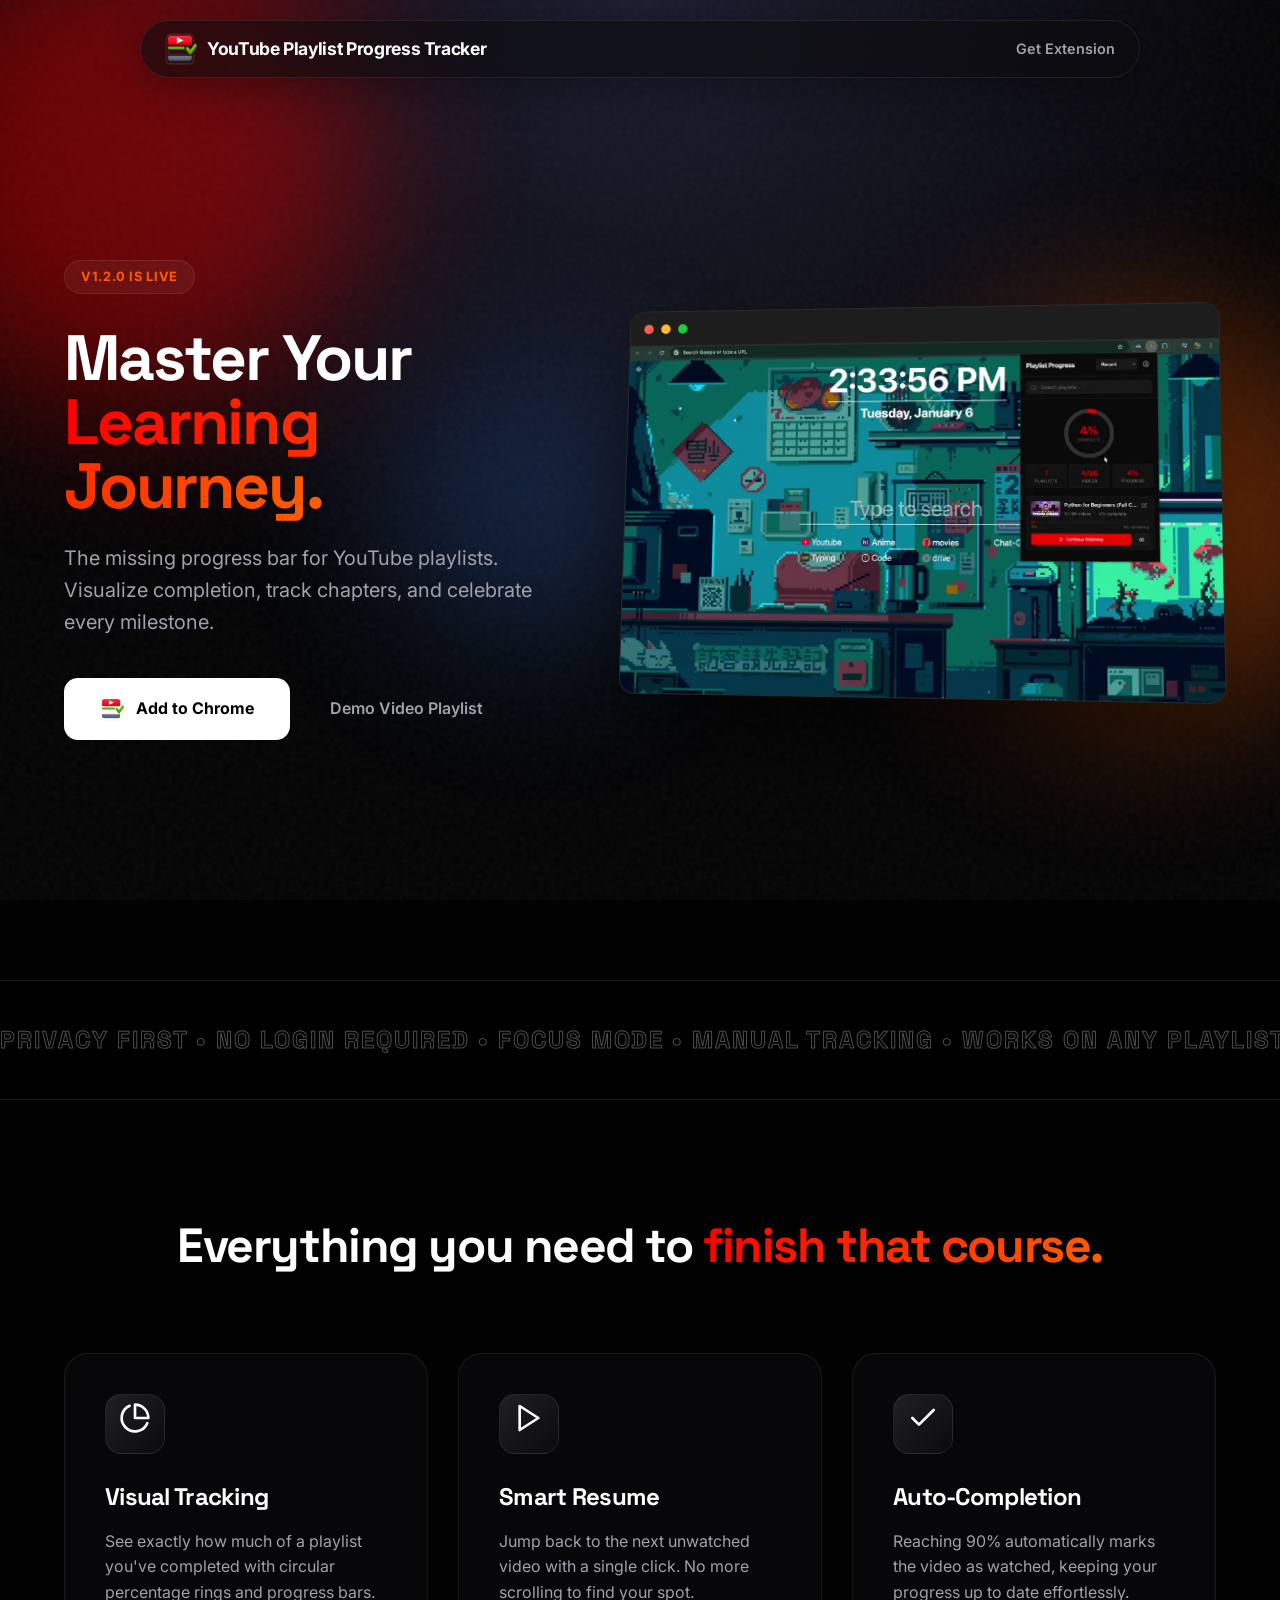
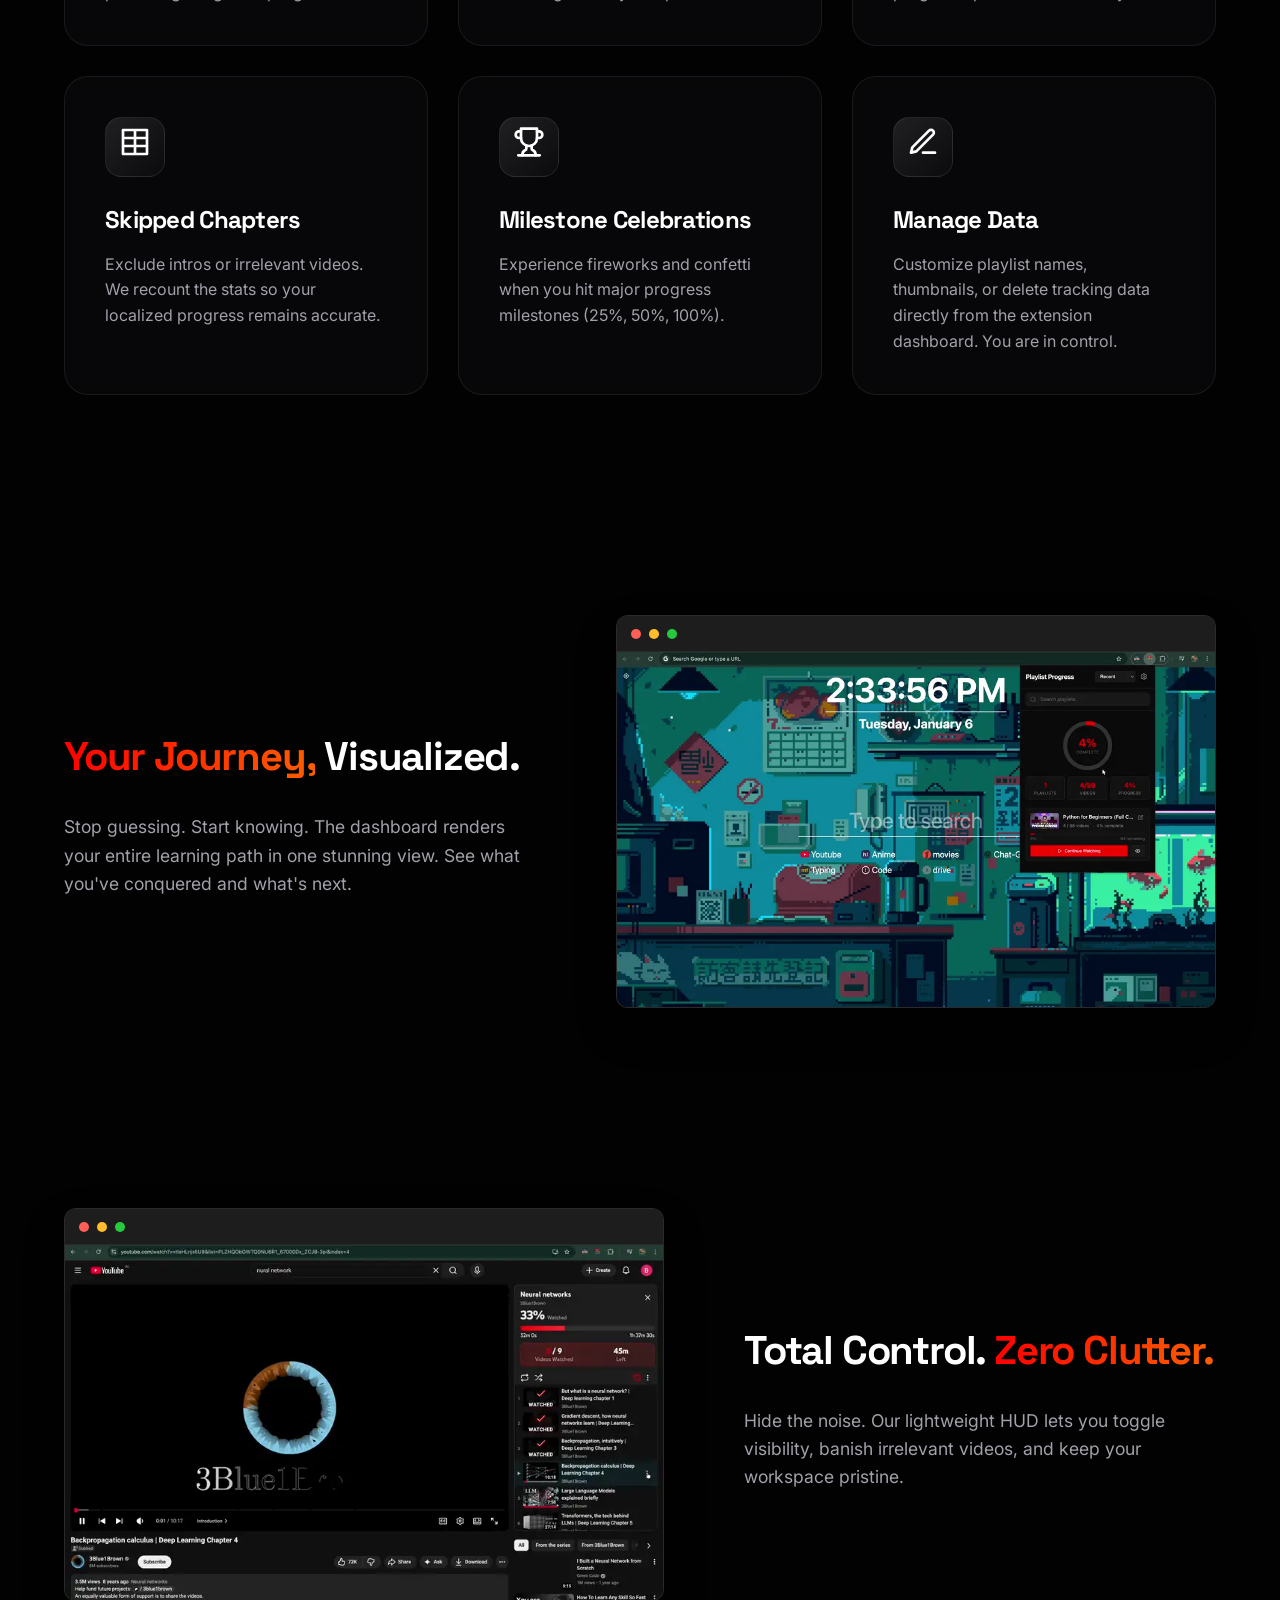
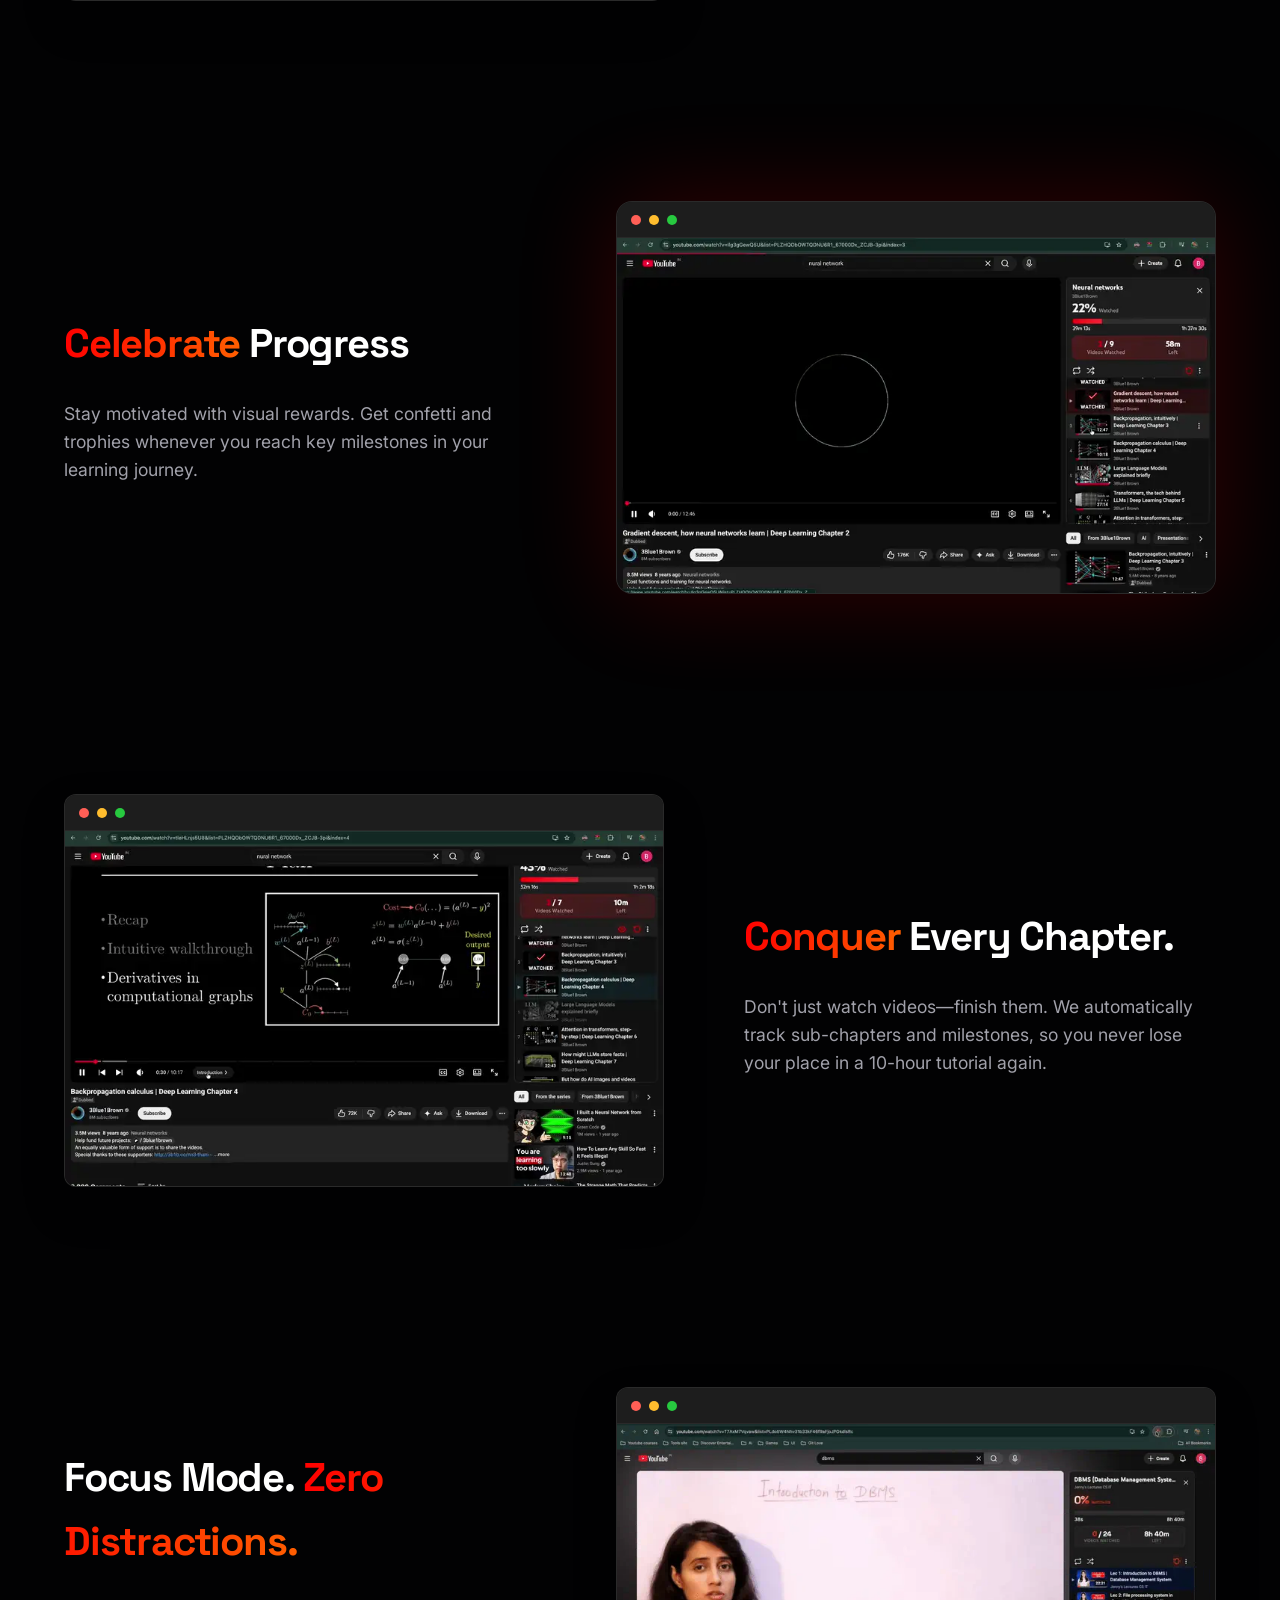
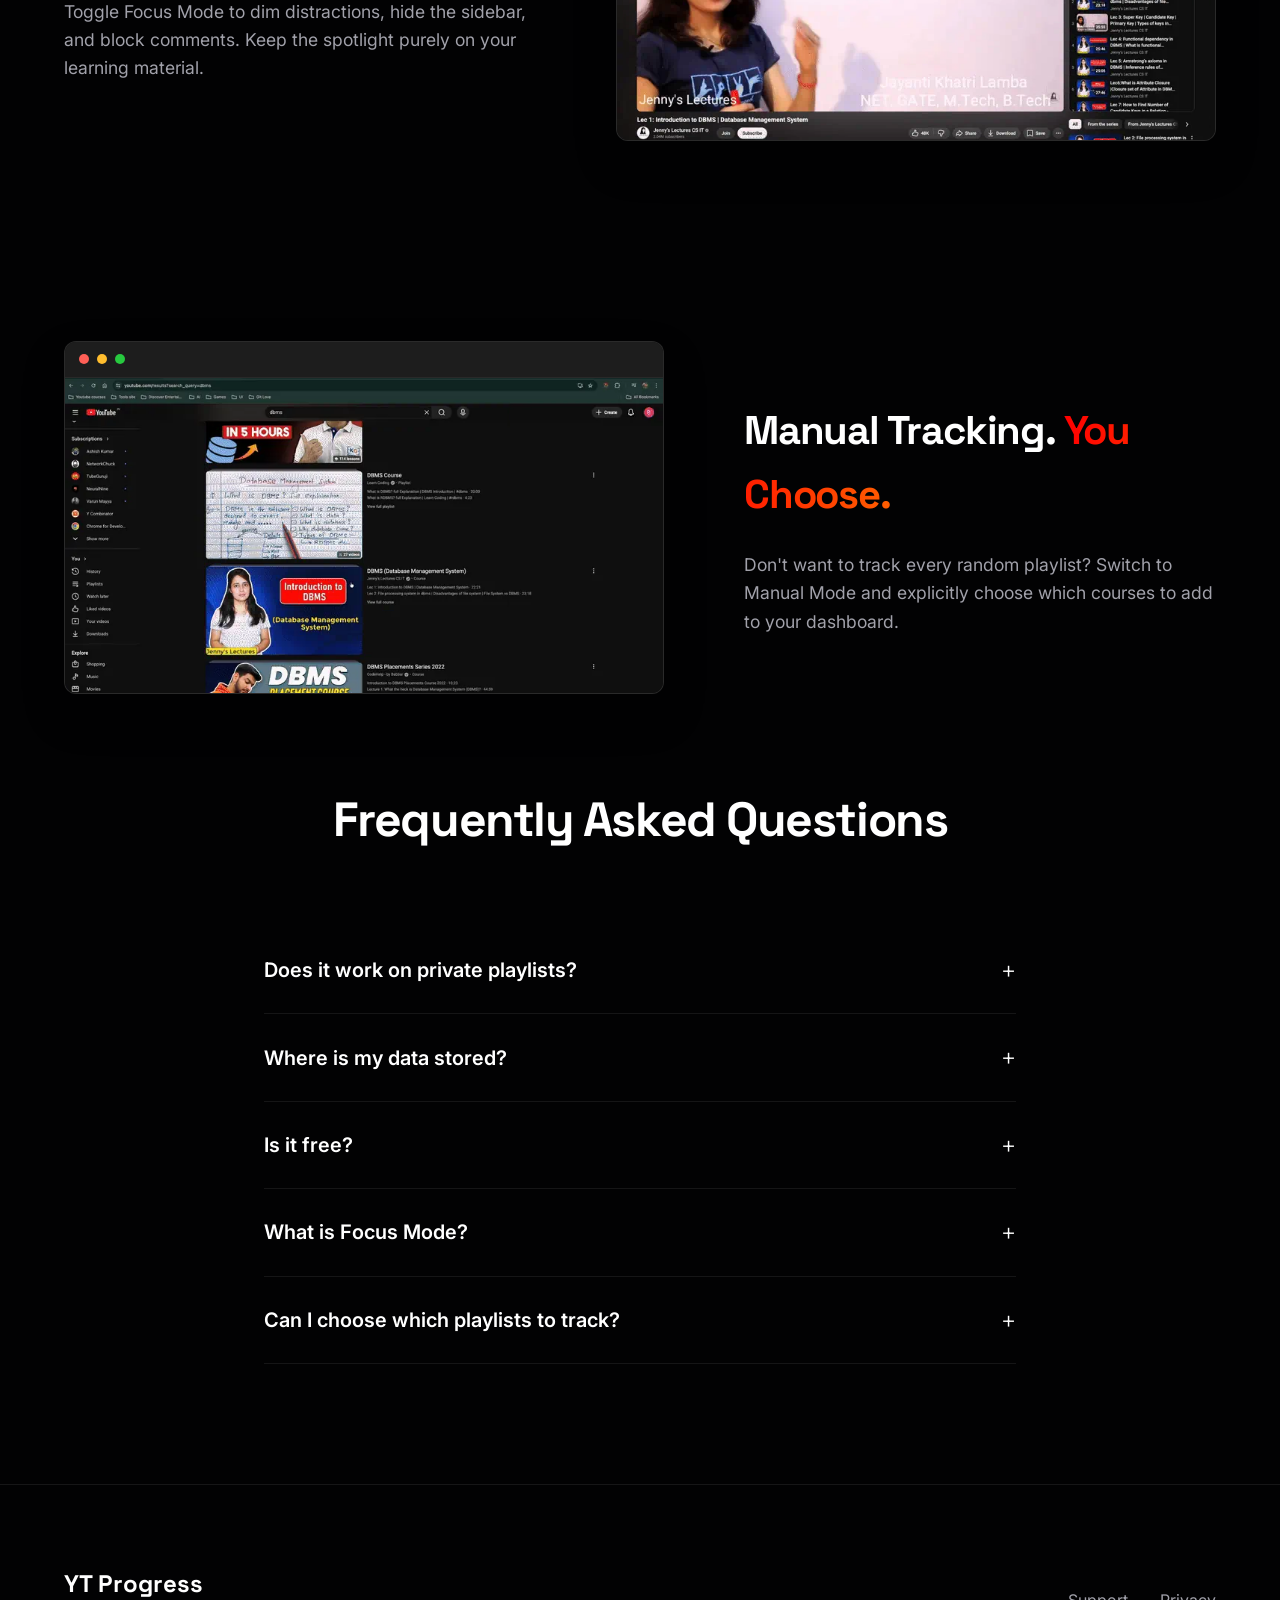
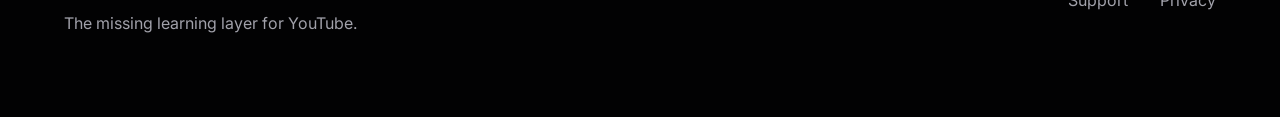
==== commit a959edc2: "feat(v1.2.0): Update site for Focus Mode & Manual Tracking ✨ New Features - Added Focus Mode section" ====
--- a/index.html
+++ b/index.html
@@ -22,7 +22,7 @@
     <!-- Open Graph -->
     <meta property="og:title" content="YouTube Playlist Progress Tracker">
     <meta property="og:description"
-        content="The ultimate dashboard for your YouTube learning. Manage courses, track milestones, and visualize your growth.">
+        content="The ultimate dashboard for your YouTube learning. Now with Focus Mode and Manual Tracking. Manage courses, track milestones, and visualize your growth.">
     <meta property="og:image" content="assets/screenshots/welcome.webp">
     <meta property="og:url" content="https://rishabhrai280.github.io/youtube-progress-extension/">
     <meta name="referrer" content="strict-origin-when-cross-origin">
@@ -50,7 +50,7 @@
 
     <div class="container hero">
         <div class="hero-content">
-            <div class="version-badge">v1.1.0 is live</div>
+            <div class="version-badge">v1.2.0 is live</div>
 
             <h1 class="hero-title">
                 Master Your <br>
@@ -95,9 +95,11 @@
     <!-- Infinite Marquee -->
     <div class="marquee-container">
         <div class="marquee-content">
-            <span>Privacy First</span> • <span>No Login Required</span> • <span>Works on Any Playlist</span> •
+            <span>Privacy First</span> • <span>No Login Required</span> • <span>Focus Mode</span> • <span>Manual
+                Tracking</span> • <span>Works on Any Playlist</span> •
             <span>Chapter Tracking</span> • <span>Milestone Celebrations</span> • <span>Export Data</span> •
-            <span>Privacy First</span> • <span>No Login Required</span> • <span>Works on Any Playlist</span> •
+            <span>Privacy First</span> • <span>No Login Required</span> • <span>Focus Mode</span> • <span>Manual
+                Tracking</span> • <span>Works on Any Playlist</span> •
             <span>Chapter Tracking</span> • <span>Milestone Celebrations</span> • <span>Export Data</span>
         </div>
     </div>
@@ -198,7 +200,8 @@
                     </div>
                 </div>
                 <h3>Manage Data</h3>
-                <p>Customize playlist names, thumbnails, or delete tracking data directly from the extension popup.</p>
+                <p>Customize playlist names, thumbnails, or delete tracking data directly from the extension dashboard.
+                    You are in control.</p>
             </div>
         </div>
     </div>
@@ -207,7 +210,7 @@
     <div class="section-alt">
         <div class="container split-layout">
             <div class="split-text scroll-reveal-left">
-                <h2>Your Journey, Visualized.</h2>
+                <h2><span class="text-gradient">Your Journey,</span> Visualized.</h2>
                 <p>Stop guessing. Start knowing. The dashboard renders your entire learning path in one stunning view.
                     See what you've conquered and what's next.</p>
             </div>
@@ -231,7 +234,7 @@
     <div class="section-alt">
         <div class="container split-layout reverse">
             <div class="split-text scroll-reveal-right">
-                <h2>Total Control. Zero Clutter.</h2>
+                <h2>Total Control. <span class="text-gradient">Zero Clutter.</span></h2>
                 <p>Hide the noise. Our lightweight HUD lets you toggle visibility, banish irrelevant videos, and keep
                     your workspace pristine.</p>
             </div>
@@ -255,7 +258,7 @@
     <div class="section-alt">
         <div class="container split-layout">
             <div class="split-text scroll-reveal-left">
-                <h2>Celebrate Progress</h2>
+                <h2><span class="text-gradient">Celebrate</span> Progress</h2>
                 <p>Stay motivated with visual rewards. Get confetti and trophies whenever you reach key milestones in
                     your learning journey.</p>
             </div>
@@ -278,7 +281,7 @@
     <div class="section-alt">
         <div class="container split-layout reverse">
             <div class="split-text scroll-reveal-right">
-                <h2>Conquer Every Chapter.</h2>
+                <h2><span class="text-gradient">Conquer</span> Every Chapter.</h2>
                 <p>Don't just watch videos—finish them. We automatically track sub-chapters and milestones, so you never
                     lose your place in a 10-hour tutorial again.</p>
             </div>
@@ -293,6 +296,56 @@
                         </div>
                     </div>
                     <img src="assets/screenshots/feature_skip.webp" alt="Skip Chapter Demo" class="zoomable"
+                        style="width: 100%; display: block;">
+                </div>
+            </div>
+        </div>
+    </div>
+
+    <!-- NEW FEATURE: Focus Mode (v1.2.0) -->
+    <div class="section-alt">
+        <div class="container split-layout">
+            <div class="split-text scroll-reveal-left">
+                <h2>Focus Mode. <span class="text-gradient">Zero Distractions.</span></h2>
+                <p>Toggle Focus Mode to dim distractions, hide the sidebar, and block comments. Keep the spotlight
+                    purely on your learning material.</p>
+            </div>
+            <div class="split-image scroll-reveal-right">
+                <div class="browser-mockup"
+                    style="border-radius: 12px; overflow: hidden; box-shadow: 0 20px 40px rgba(0,0,0,0.3);">
+                    <div class="browser-header">
+                        <div class="dots">
+                            <div class="dot red"></div>
+                            <div class="dot yellow"></div>
+                            <div class="dot green"></div>
+                        </div>
+                    </div>
+                    <img src="assets/screenshots/feature_focus_mode.webp" alt="Focus Mode Demo" class="zoomable"
+                        style="width: 100%; display: block;">
+                </div>
+            </div>
+        </div>
+    </div>
+
+    <!-- NEW FEATURE: Manual Tracking (v1.2.0) -->
+    <div class="section-alt">
+        <div class="container split-layout reverse">
+            <div class="split-text scroll-reveal-right">
+                <h2>Manual Tracking. <span class="text-gradient">You Choose.</span></h2>
+                <p>Don't want to track every random playlist? Switch to Manual Mode and explicitly choose which courses
+                    to add to your dashboard.</p>
+            </div>
+            <div class="split-image scroll-reveal-left">
+                <div class="browser-mockup"
+                    style="border-radius: 12px; overflow: hidden; box-shadow: 0 20px 40px rgba(0,0,0,0.3);">
+                    <div class="browser-header">
+                        <div class="dots">
+                            <div class="dot red"></div>
+                            <div class="dot yellow"></div>
+                            <div class="dot green"></div>
+                        </div>
+                    </div>
+                    <img src="assets/screenshots/feature_manual_mode.webp" alt="Manual Tracking Demo" class="zoomable"
                         style="width: 100%; display: block;">
                 </div>
             </div>
@@ -317,6 +370,16 @@
                 <div class="faq-question">Is it free? <span class="toggle">+</span></div>
                 <div class="faq-answer">Yes, the core features are completely free.</div>
             </div>
+            <div class="faq-item">
+                <div class="faq-question">What is Focus Mode? <span class="toggle">+</span></div>
+                <div class="faq-answer">Focus Mode dims the lights and hides sidebar recommendations, comments, and
+                    other distractions so you can concentrate purely on the video content.</div>
+            </div>
+            <div class="faq-item">
+                <div class="faq-question">Can I choose which playlists to track? <span class="toggle">+</span></div>
+                <div class="faq-answer">Yes! With Manual Tracking mode (v1.2.0), you can opt-out of automatic tracking
+                    and only add the specific courses you want to your dashboard.</div>
+            </div>
         </div>
     </div>
 
@@ -330,7 +393,7 @@
         <div class="container footer-content">
             <div class="footer-brand">
                 <span>YT Progress</span>
-                <p>The learning tracker.</p>
+                <p>The missing learning layer for YouTube.</p>
             </div>
             <div class="footer-links">
                 <a href="support.html">Support</a>
--- a/css/style.css
+++ b/css/style.css
@@ -256,6 +256,14 @@
     overflow: hidden;
     width: 600px;
     /* Fixed width for consistency */
+    transition: transform 0.4s cubic-bezier(0.2, 0.8, 0.2, 1), box-shadow 0.4s ease;
+}
+
+.browser-mockup:hover {
+    transform: scale(1.02);
+    box-shadow: 0 60px 120px -20px rgba(0, 0, 0, 0.7);
+    z-index: 10;
+    position: relative;
 }
 
 .mobile-mockup {
